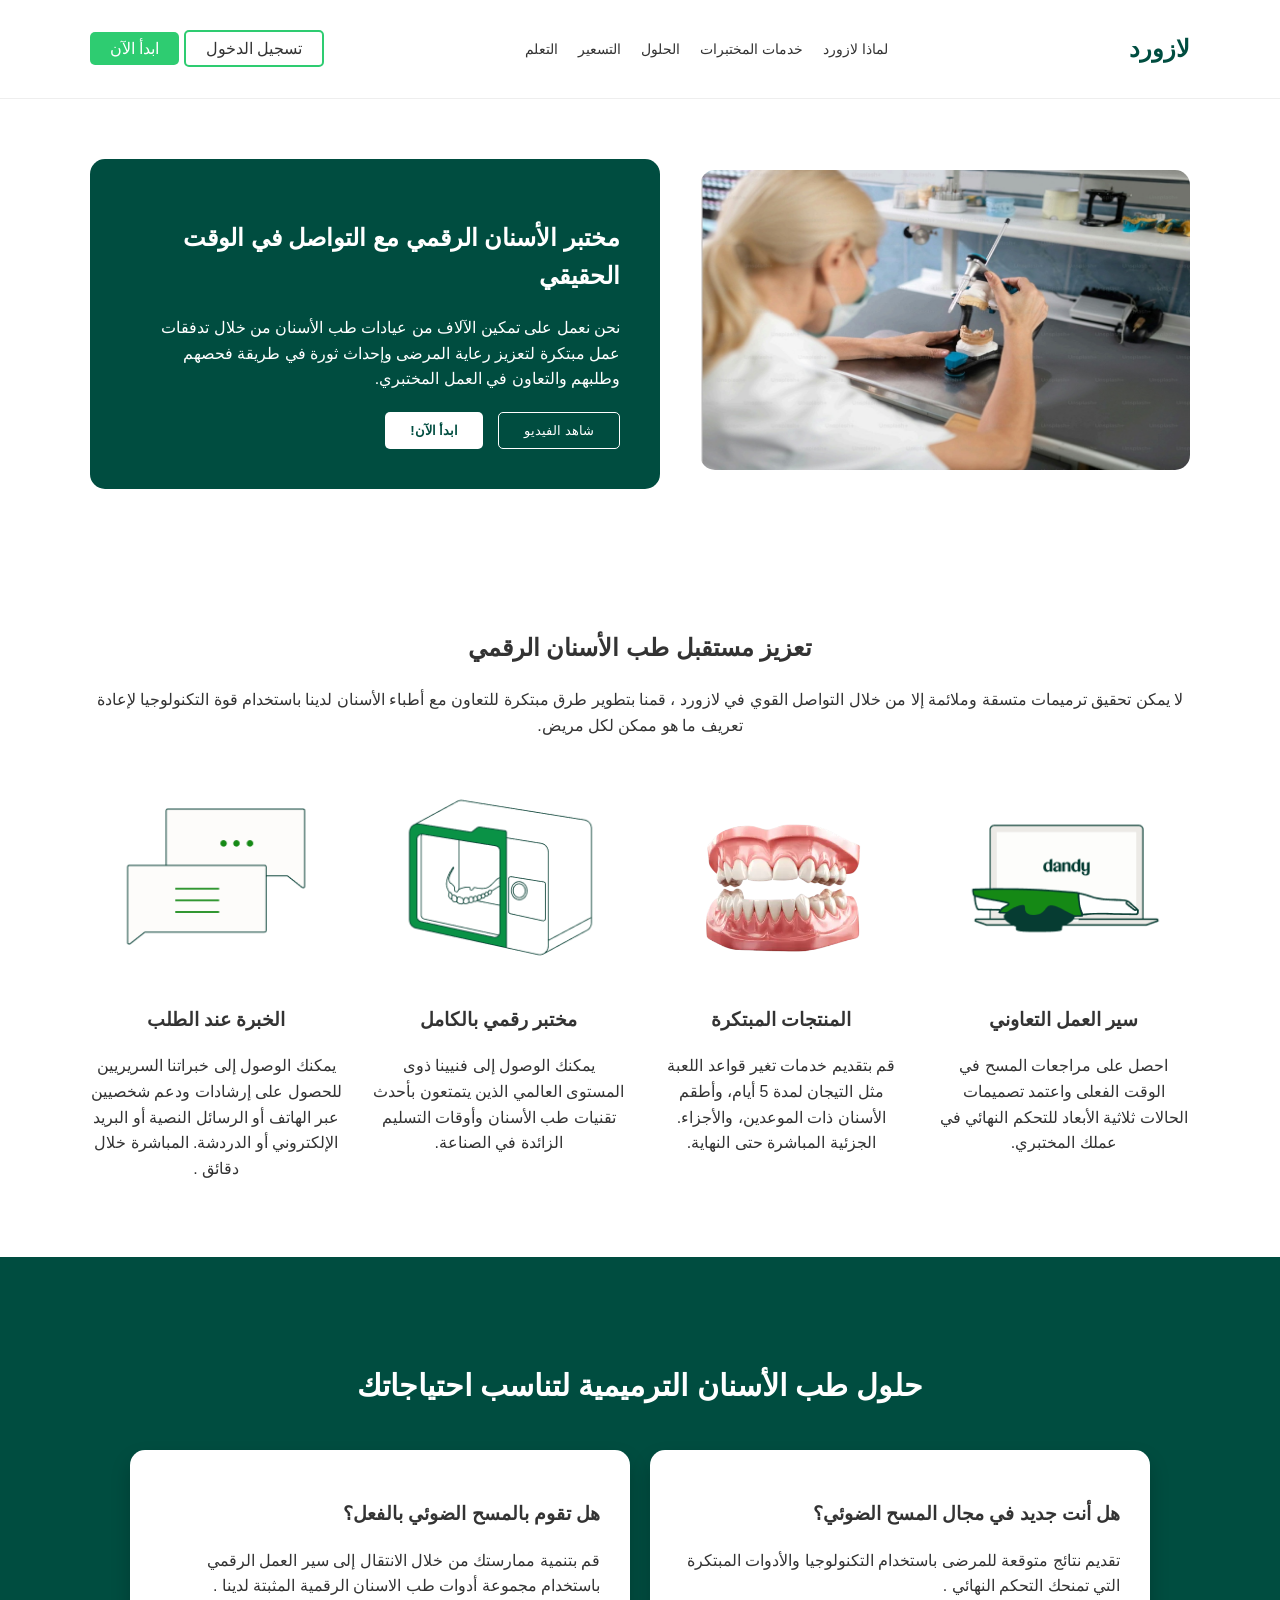
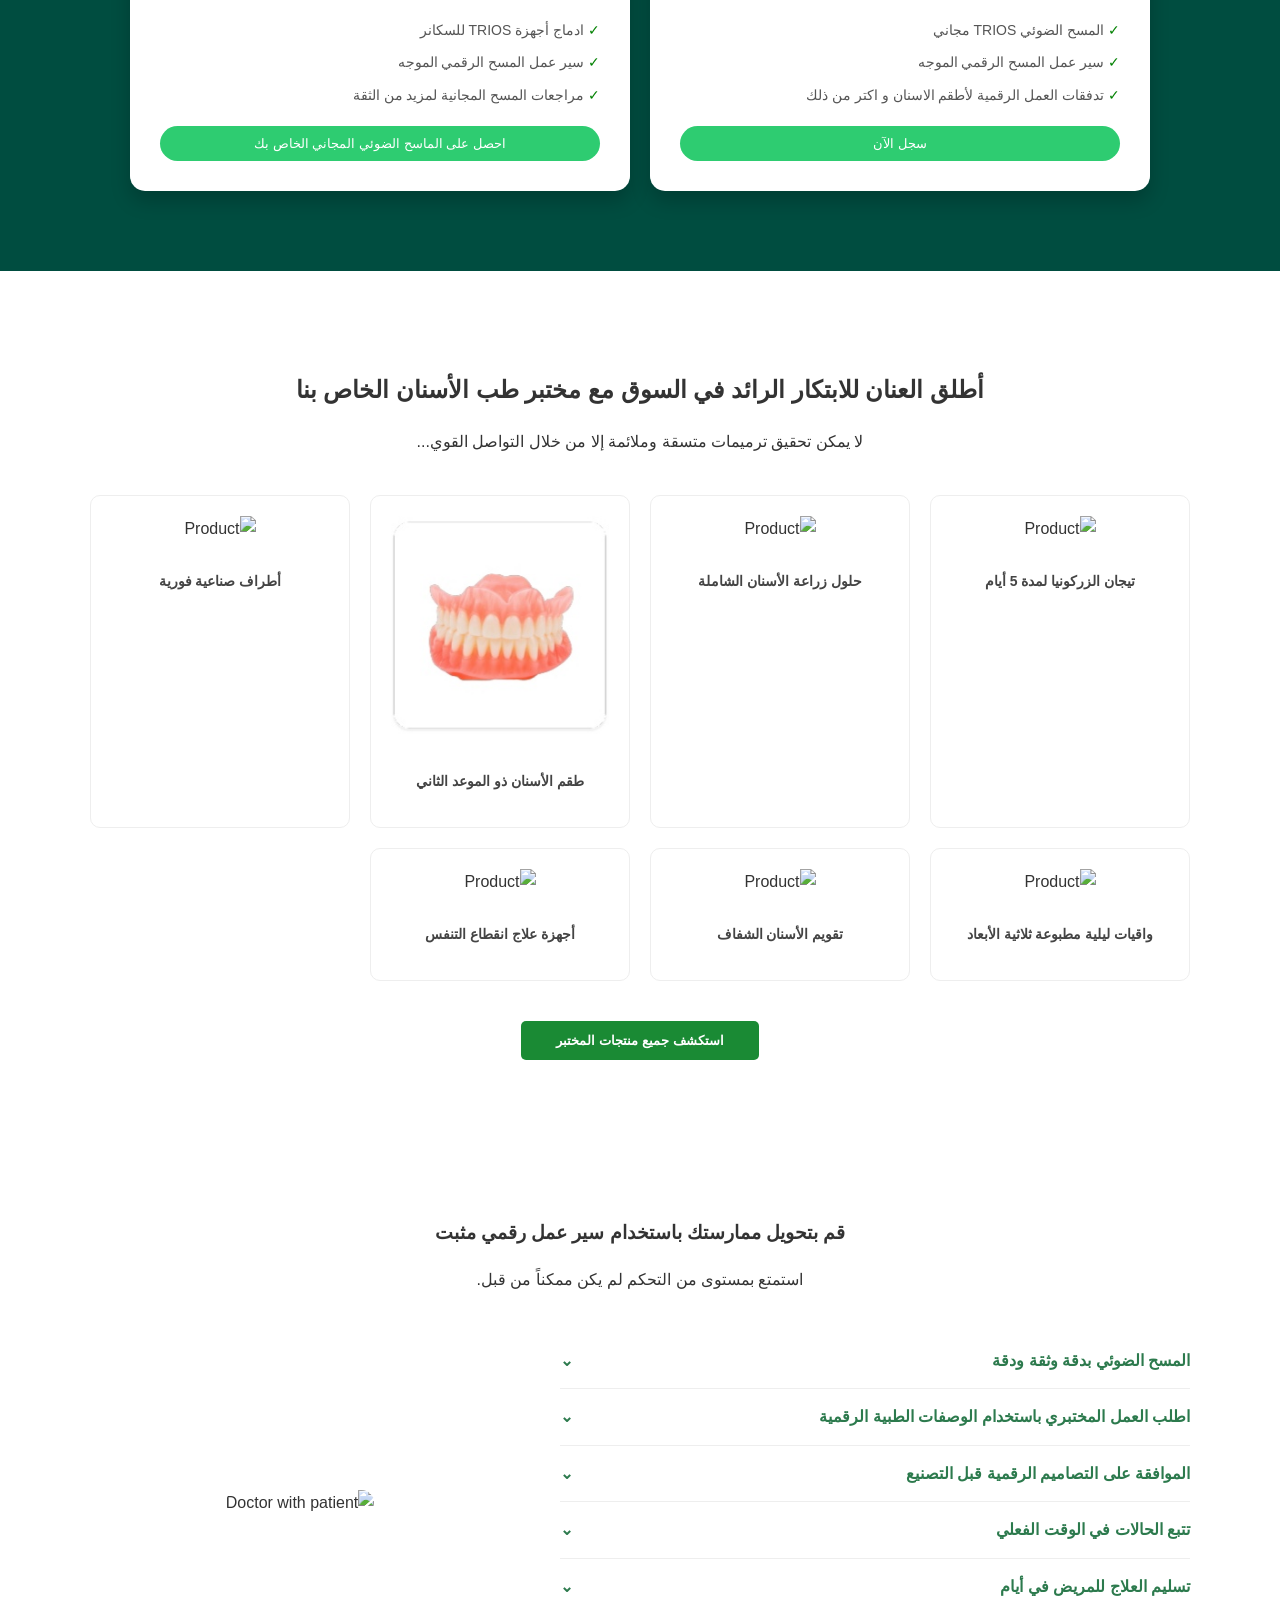
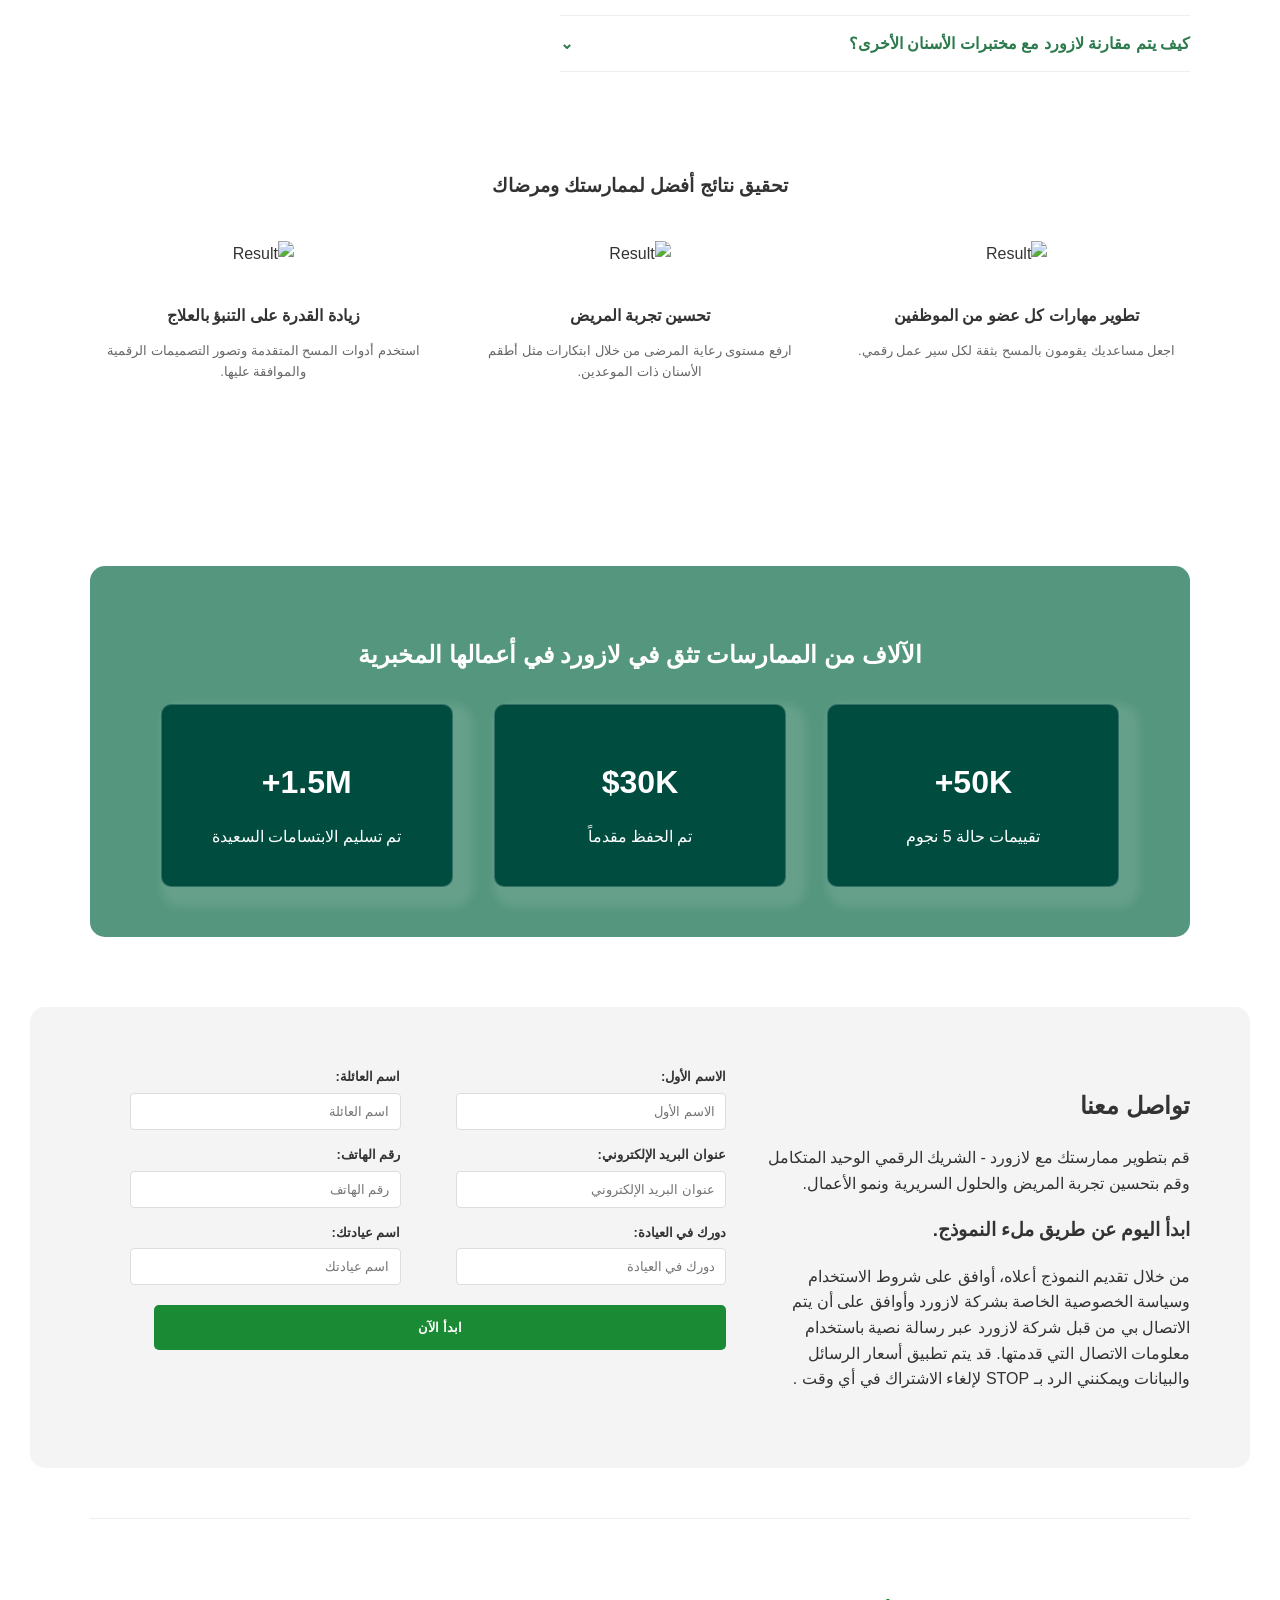
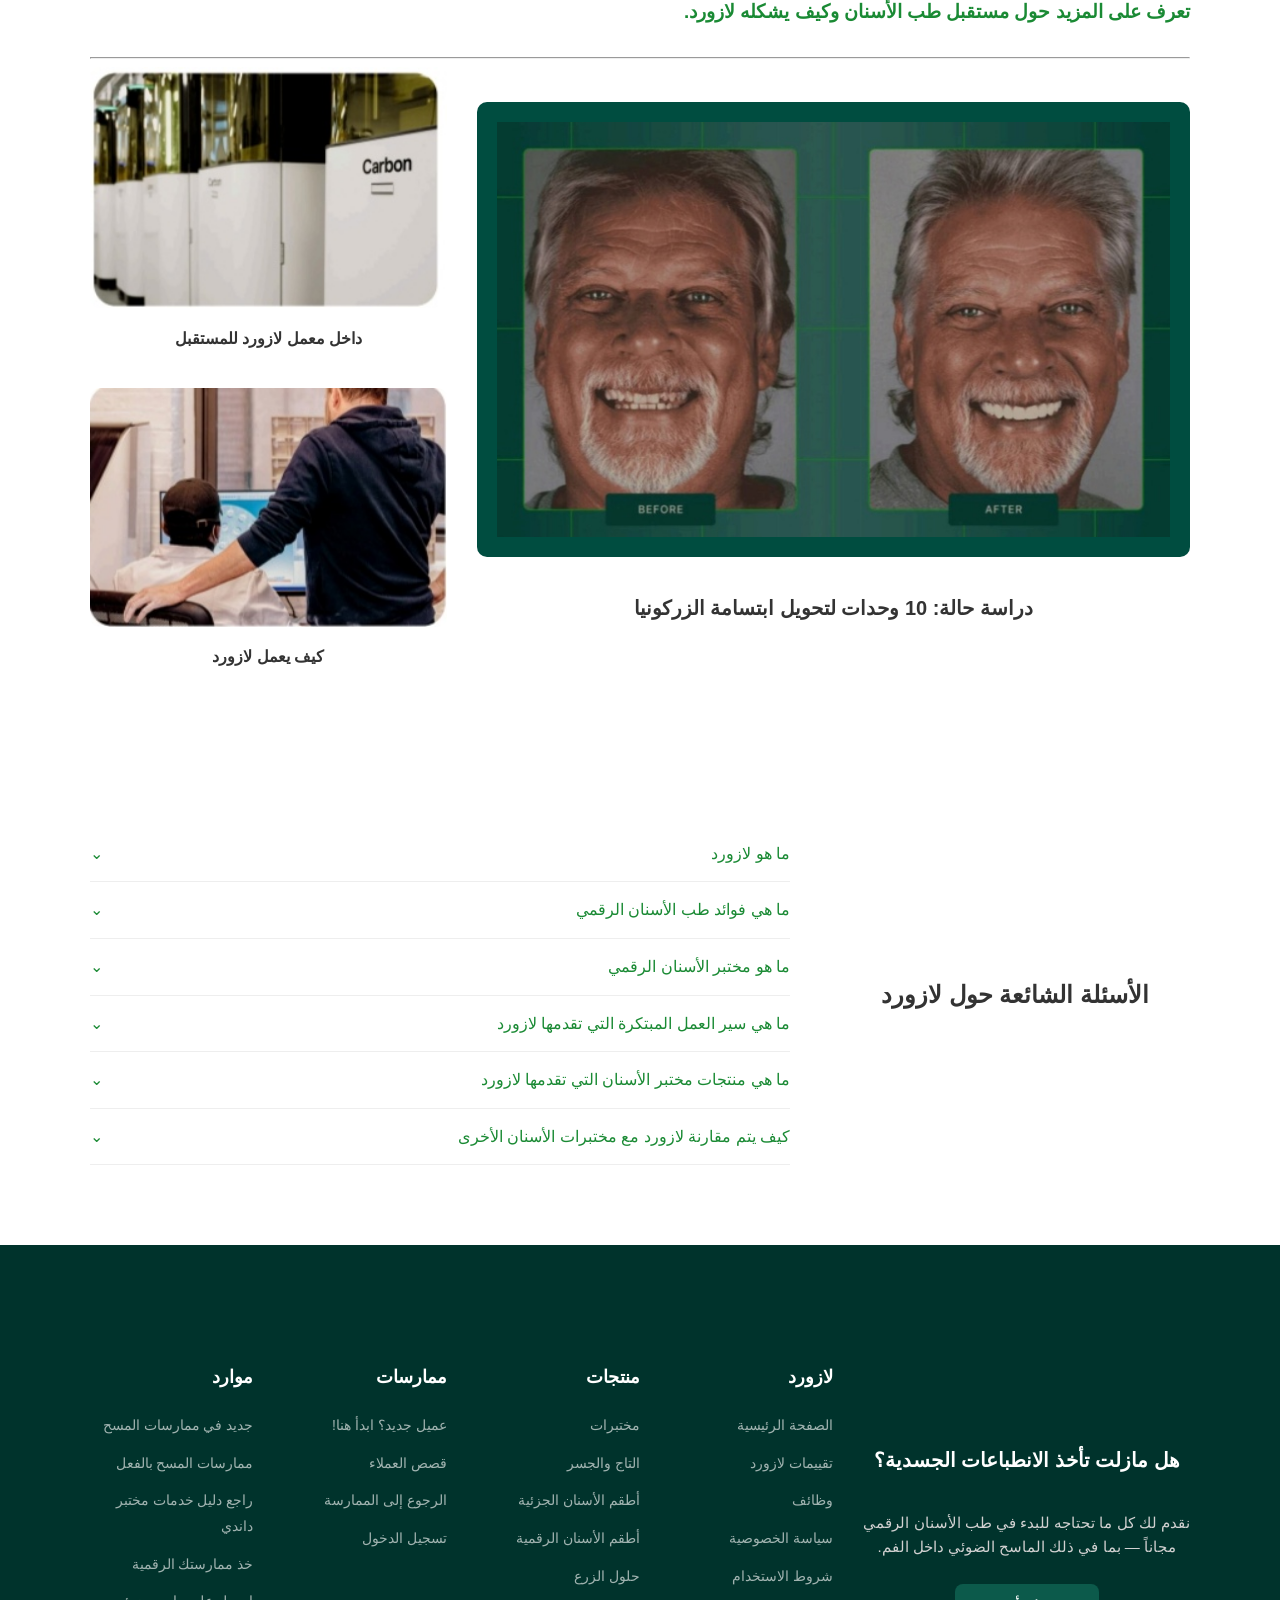
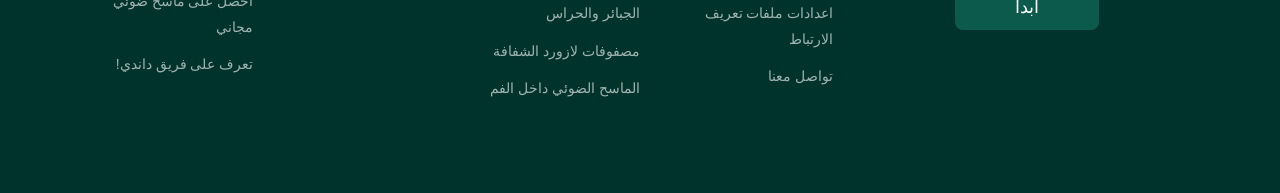
==== index.html @ 8b70e12c "Update index.html" ====
<!DOCTYPE html>
<html>

<head>
  <meta charset="UTF-8">
  <meta name="viewport" content="width=device-width, initial-scale=1">
  <title>لازورد - مختبر الأسنان الرقمي</title>
  <link rel="stylesheet" href="/css/style.css">
</head>

<body>
    <header>
        <nav class="container">
            <div class="logo">لازورد</div>
            <div class="menu-toggle" id="menu-toggle">
        ☰
    </div>
            <ul class="nav-links" id="nav-links">
                <li><a href="#what">لماذا لازورد</a></li>
                <li><a href="#service">خدمات المختبرات</a></li>
                <li><a href="#solution">الحلول</a></li>
                <li><a href="#product">
                    التسعير
                </a></li>
                <li><a href="#teach">
                    التعلم
                </a></li>
            </ul>
            <div class="auth-buttons">
                <a href="#" class="btn-login">تسجيل الدخول</a>
                <a href="#" class="btn-start">ابدأ الآن</a>
            </div>
        </nav>
    </header>

    <section class="hero container" id="what">
        <div class="hero-image">
            <img src="/images/Lab.jpg" alt="Dental Lab">
        </div>
        <div class="hero-content">
            <h1>مختبر الأسنان الرقمي مع التواصل في الوقت الحقيقي</h1>
            <p>نحن نعمل على تمكين الآلاف من عيادات طب الأسنان من خلال تدفقات عمل مبتكرة لتعزيز رعاية المرضى وإحداث ثورة في طريقة فحصهم وطلبهم والتعاون في العمل المختبري.</p>
            <div class="hero-btns">
                <button class="btn-video">شاهد الفيديو</button>
                <button class="btn-primary">ابدأ الآن!</button>
            </div>
        </div>
    </section>

    <section class="features container" id="service">
        <h2>تعزيز مستقبل طب الأسنان الرقمي</h2>
        <p class="section-desc">لا يمكن تحقيق ترميمات متسقة وملائمة إلا من خلال التواصل القوي في لازورد ، قمنا بتطوير طرق مبتكرة للتعاون مع أطباء الأسنان لدينا باستخدام قوة التكنولوجيا لإعادة تعريف ما هو ممكن لكل مريض.
        </p>
        
        <div class="features-grid">
            <div class="feature-card">
                <div class="icon"><img src="/images/dandy.png" alt="dandy" /></div>
                <h3>سير العمل التعاوني</h3>
                <p>
                    احصل على مراجعات المسح في الوقت الفعلى واعتمد تصميمات الحالات ثلاثية الأبعاد للتحكم النهائي في عملك المختبري.
                    </p>
            </div>
            <div class="feature-card">
                <img src="/images/teeth.webp" alt="teeth" />
                <h3>المنتجات المبتكرة</h3>
                <p>
                    قم بتقديم خدمات تغير قواعد اللعبة مثل التيجان لمدة 5 أيام، وأطقم الأسنان ذات الموعدين، والأجزاء. الجزئية المباشرة حتى النهاية.
                </p>
            </div>
            <div class="feature-card">
                <img src="/images/shipping.png" alt="" />
                <h3>مختبر رقمي بالكامل</h3>
                <p>
                    يمكنك الوصول إلى فنيينا ذوى المستوى العالمي الذين يتمتعون بأحدث تقنيات طب الأسنان وأوقات التسليم الزائدة في الصناعة.
                </p>
            </div>
            <div class="feature-card">
                <img src="/images/materials-9.png" alt=""/>
                <h3>الخبرة عند الطلب</h3>
                <p>
                    يمكنك الوصول إلى خبراتنا السريريين للحصول على إرشادات ودعم شخصيين عبر الهاتف أو الرسائل النصية أو البريد الإلكتروني أو الدردشة. المباشرة خلال دقائق
                    .</p>
            </div>
        </div>
    </section>

    <section class="solutions" id="solution">
        <div class="container">
            <h2 class="white-text">حلول طب الأسنان الترميمية لتناسب احتياجاتك</h2>
            <div class="solutions-grid">
                <div class="solution-card">
                    <h3>هل أنت جديد في مجال المسح الضوئي؟</h3>
                    <p>تقديم نتائج متوقعة للمرضى باستخدام التكنولوجيا والأدوات المبتكرة التي تمنحك التحكم النهائي 
                    .</p>
                    <ul>
                        <li><span style="color: green;">✓</span> المسح الضوئي TRIOS مجاني</li>
                        <li><span style="color: green;">✓</span> سير عمل المسح الرقمي الموجه</li>
                        <li><span style="color: green;">✓</span> تدفقات العمل الرقمية لأطقم الاسنان و اكتر من ذلك </li>
                    </ul>
                    <button class="btn-card">سجل الآن</button>
                </div>
                <div class="solution-card">
                    <h3>هل تقوم بالمسح الضوئي بالفعل؟</h3>
                    <p>قم بتنمية ممارستك من خلال الانتقال إلى سير العمل الرقمي باستخدام مجموعة أدوات طب الاسنان الرقمية المثبتة لدينا 
                    .</p>
                    <ul>
                        <li><span style="color: green;">✓</span> ادماج أجهزة TRIOS للسكانر</li>
                        <li><span style="color: green;">✓</span> سير عمل المسح الرقمي الموجه</li>
                        <li><span style="color: green;">✓</span>  مراجعات المسح المجانية لمزيد من الثقة</li>
                    </ul>
                    <button class="btn-card">احصل على الماسح الضوئي المجاني الخاص بك
                    </button>
                </div>
            </div>
        </div>
    </section>
        <section class="products container" id="product">
        <h2>أطلق العنان للابتكار الرائد في السوق مع مختبر طب الأسنان الخاص بنا</h2>
        <p class="section-desc">لا يمكن تحقيق ترميمات متسقة وملائمة إلا من خلال التواصل القوي...</p>
        
        <div class="products-grid">
            <div class="product-item">
                <img src="/images/tegan.jpg" alt="Product">
                <p>تيجان الزركونيا لمدة 5 أيام</p>
            </div>
            <div class="product-item">
                <img src="/images/زراعة.jpg" alt="Product">
                <p>حلول زراعة الأسنان الشاملة</p>
            </div>
            <div class="product-item">
                <img src="/images/teeth2.jpg" alt="Product">
                <p>طقم الأسنان ذو الموعد الثاني</p>
            </div>
            <div class="product-item">
                <img src="/images/اطراف صناعية.jpg" alt="Product">
                <p>أطراف صناعية فورية</p>
            </div>
            <div class="product-item">
                <img src="/images/واقي.jpg" alt="Product">
                <p>واقيات ليلية مطبوعة ثلاثية الأبعاد</p>
            </div>
            <div class="product-item">
                <img src="/images/تقويم شفاف.jpg" alt="Product">
                <p>تقويم الأسنان الشفاف</p>
            </div>
            <div class="product-item">
                <img src="/images/علاج تنفس.jpg" alt="Product">
                <p>أجهزة علاج انقطاع التنفس</p>
            </div>
        </div>
        <button class="btn-green-fill">استكشف جميع منتجات المختبر</button>
    </section>

    <section class="workflow container" id="teach">
        <h3>قم بتحويل ممارستك باستخدام سير عمل رقمي مثبت</h3>
        <p>استمتع بمستوى من التحكم لم يكن ممكناً من قبل.</p>
        
        <div class="workflow-content">
            
            <div class="accordion">
                <div class="accordion-item">المسح الضوئي بدقة وثقة ودقة <span>⌄</span></div>
                <div class="accordion-item">اطلب العمل المختبري باستخدام الوصفات الطبية الرقمية <span>⌄</span></div>
                <div class="accordion-item">الموافقة على التصاميم الرقمية قبل التصنيع <span>⌄</span></div>
                <div class="accordion-item">تتبع الحالات في الوقت الفعلي <span>⌄</span></div>
                <div class="accordion-item">تسليم العلاج للمريض في أيام <span>⌄</span></div>
                <div class="accordion-item ">كيف يتم مقارنة لازورد مع مختبرات الأسنان الأخرى؟ <span>⌄</span></div>
            </div>
            <div class="workflow-image">
                <img src="/images/doc.jpg" alt="Doctor with patient">
            </div>
        </div>
    </section>

    <section class="results container">
        <h3>تحقيق نتائج أفضل لممارستك ومرضاك</h3>
        <div class="results-grid">
            <div class="result-card">
                <img src="/images/تطوير.jpg" alt="Result">
                <h4>تطوير مهارات كل عضو من الموظفين</h4>
                <p>اجعل مساعديك يقومون بالمسح بثقة لكل سير عمل رقمي.</p>
            </div>
            <div class="result-card">
                <img src="/images/تحسين.jpg" alt="Result">
                <h4>تحسين تجربة المريض</h4>
                <p>ارفع مستوى رعاية المرضى من خلال ابتكارات مثل أطقم الأسنان ذات الموعدين.</p>
            </div>
            <div class="result-card">
                <img src="/images/تنبؤ.jpg" alt="Result">
                <h4>زيادة القدرة على التنبؤ بالعلاج</h4>
                <p>استخدم أدوات المسح المتقدمة وتصور التصميمات الرقمية والموافقة عليها.</p>
            </div>
        </div>
    </section>
        <section class="stats container">
        <div class="stats-box">
            <h2>الآلاف من الممارسات تثق في لازورد في أعمالها المخبرية</h2>
            <div class="stats-grid">
                <div class="stat-item">
                    <h3>50K+</h3>
                    <p>تقييمات حالة 5 نجوم</p>
                </div>
                <div class="stat-item">
                    <h3>$30K</h3>
                    <p>تم الحفظ مقدماً</p>
                </div>
                <div class="stat-item">
                    <h3>1.5M+</h3>
                    <p>تم تسليم الابتسامات السعيدة</p>
                </div>
            </div>
        </div>
    </section>

    <section class="contact-section container">
        <div class="contact-wrapper">
            <div class="contact-info">
                <h2>تواصل معنا</h2>
                <p>قم بتطوير ممارستك مع لازورد - الشريك الرقمي الوحيد المتكامل وقم بتحسين تجربة المريض والحلول السريرية ونمو الأعمال.</p>
                <h3>ابدأ اليوم عن طريق ملء النموذج.</h3>
                <p class="small-print">من خلال تقديم النموذج أعلاه، أوافق على شروط الاستخدام وسياسة الخصوصية الخاصة بشركة لازورد وأوافق على أن يتم الاتصال بي من قبل شركة لازورد عبر رسالة نصية باستخدام معلومات الاتصال التي قدمتها. قد يتم تطبيق أسعار الرسائل والبيانات ويمكنني الرد بـ STOP لإلغاء الاشتراك في أي وقت
                .</p>
            </div>
            <div class="contact-form">
                <div class="form-grid">
                    <div class="input-group">
                        <label>الاسم الأول:</label>
                        <input type="text" placeholder="الاسم الأول">
                    </div>
                    <div class="input-group">
                        <label>اسم العائلة:</label>
                        <input type="text" placeholder="اسم العائلة">
                    </div>
                    <div class="input-group">
                        <label>عنوان البريد الإلكتروني:</label>
                        <input type="email" placeholder="عنوان البريد الإلكتروني">
                    </div>
                    <div class="input-group">
                        <label>رقم الهاتف:</label>
                        <input type="tel" placeholder="رقم الهاتف">
                    </div>
                    <div class="input-group">
                        <label>دورك في العيادة:</label>
                        <input type="text" placeholder="دورك في العيادة" />
                    </div>
                    <div class="input-group">
                        <label>اسم عيادتك:</label>
                        <input type="text" placeholder="اسم عيادتك">
                    </div>
                </div>
                <button class="btn-submit">ابدأ الآن</button>
            </div>
        </div>
    </section>

    <section class="learn-more container">
        <h3 class="section-title">تعرف على المزيد حول مستقبل طب الأسنان وكيف يشكله لازورد.</h3>
        <hr />
        <div class="articles-grid">
            <div class="article-main">
                <img src="/images/case.jpg" alt="Case Study">
                <h4>دراسة حالة: 10 وحدات لتحويل ابتسامة الزركونيا</h4>
            </div>
            <div class="article-side">
                <div class="side-item">
                     <img src="/images/lab3.jpg" alt="lab" />
                    <p>داخل معمل لازورد للمستقبل</p>
                </div>
                <div class="side-item">
                    <img src="/images/work.jpg" alt="Process">
                    <p>كيف يعمل لازورد</p>
                </div>
            </div>
        </div>
    </section>

    <section class="faq-section container">
        <div class="faq-wrapper">
            <div class="faq-title">
                <h2>الأسئلة الشائعة حول لازورد</h2>
            </div>
            <div class="faq-list">
                <div class="faq-item">ما هو لازورد <span>⌄</span></div>
                <div class="faq-item">ما هي فوائد طب الأسنان الرقمي <span>⌄</span></div>
                <div class="faq-item">ما هو مختبر الأسنان الرقمي <span>⌄</span></div>
                <div class="faq-item">ما هي سير العمل المبتكرة التي تقدمها لازورد <span>⌄</span></div>
                <div class="faq-item">ما هي منتجات مختبر الأسنان التي تقدمها لازورد <span>⌄</span></div>
                <div class="faq-item">كيف يتم مقارنة لازورد مع مختبرات الأسنان الأخرى <span>⌄</span></div>
            </div>
        
        </div>
    </section>
        <footer class="main-footer">
        <div class="container footer-content">
            
            <div class="footer-cta">
                <h2>هل مازلت تأخذ الانطباعات الجسدية؟</h2>
                <p>نقدم لك كل ما تحتاجه للبدء في طب الأسنان الرقمي مجاناً — بما في ذلك الماسح الضوئي داخل الفم.</p>
                <button class="btn-footer-start">ابدأ</button>
            </div>

            <div class="footer-links">
                <h3>لازورد</h3>
                <ul>
                    <li><a href="#">الصفحة الرئيسية</a></li>
                    <li><a href="#">تقييمات لازورد</a></li>
                    <li><a href="#">وظائف</a></li>
                    <li><a href="#">سياسة الخصوصية</a></li>
                    <li><a href="#">شروط الاستخدام</a></li>
                    <li><a href="#">اعدادات ملفات تعريف الارتباط</a></li>
                    <li><a href="#">تواصل معنا</a></li>
                </ul>
            </div>

            <div class="footer-links">
                <h3>منتجات</h3>
                <ul>
                    <li><a href="#">مختبرات</a></li>
                    <li><a href="#">التاج والجسر</a></li>
                    <li><a href="#">أطقم الأسنان الجزئية</a></li>
                    <li><a href="#">أطقم الأسنان الرقمية</a></li>
                    <li><a href="#">حلول الزرع</a></li>
                    <li><a href="#">الجبائر والحراس</a></li>
                    <li><a href="#">مصفوفات لازورد الشفافة</a></li>
                    <li><a href="#">الماسح الضوئي داخل الفم</a></li>
                </ul>
            </div>

            <div class="footer-links">
                <h3>ممارسات</h3>
                <ul>
                    <li><a href="#">عميل جديد؟ ابدأ هنا!</a></li>
                    <li><a href="#">قصص العملاء</a></li>
                    <li><a href="#">الرجوع إلى الممارسة</a></li>
                    <li><a href="#">تسجيل الدخول</a></li>
                </ul>
            </div>

            <div class="footer-links">
                <h3>موارد</h3>
                <ul>
                    <li><a href="#">جديد في ممارسات المسح</a></li>
                    <li><a href="#">ممارسات المسح بالفعل</a></li>
                    <li><a href="#">راجع دليل خدمات مختبر داندي</a></li>
                    <li><a href="#">خذ ممارستك الرقمية</a></li>
                    <li><a href="#">احصل على ماسح ضوئي مجاني</a></li>
                    <li><a href="#">تعرف على فريق داندي!</a></li>
                </ul>
            </div>

        </div>
    </footer>
  <script src="/assets/js/main.js"></script>
</body>

</html>
---- css/style.css ----
body {
    font-family: sans-serif;
    margin: 0;
    padding: 0;
    line-height: 1.6;
    color: #333;
    background-color: #fff;
    direction: rtl;
}

.container {
    max-width: 1100px;
    margin: 0 auto;
    padding: 20px;
}

/* Header */
header {
    background: #fff;
    border-bottom: 1px solid #eee;
}

nav {
    display: flex;
    justify-content: space-between;
    align-items: center;
}

.logo {
    font-size: 24px;
    font-weight: bold;
    color: #004d40;
}

.nav-links {
    list-style: none;
    display: flex;
    gap: 20px;
}

.nav-links a {
    text-decoration: none;
    color: #333;
    font-size: 14px;
    transition: all 0.5s ease;
}
.nav-links a:hover{
    background: #004d40;
    color: #fff;
    padding: 5px;
    border-radius: 10px;
}

.btn-start , .btn-login , .btn-login:hover {
    background: #2ecc71;
    color: white;
    padding: 8px 20px;
    border-radius: 5px;
    text-decoration: none;
    transition: all 0.5s ease;
}
.btn-login , .btn-start:hover{
    background: #fff;
    border: #2ecc71 2px solid;
    color: #333;
    transition: all 0.5s ease;
}

/* Hero Section */
.hero {
    display: flex;
    align-items: center;
    gap: 40px;
    padding: 60px 20px;
}

.hero-content {
    background: #004d40;
    color: white;
    padding: 40px;
    border-radius: 15px;
    flex: 1;
}

.hero-image {
    flex: 1;
}

.hero-image img {
    width: 100%;
    height: 300px;
    border-radius: 15px;
}

.hero-btns {
    margin-top: 20px;
    display: flex;
    gap: 15px;
}

.btn-primary , .btn-video:hover {
    background: white;
    color: #004d40;
    border: none;
    padding: 10px 25px;
    border-radius: 5px;
    cursor: pointer;
    font-weight: bold;
    transition: all 0.5s ease;
}

.btn-video , .btn-primary:hover {
    background: transparent;
    border: 1px solid white;
    color: white;
    padding: 10px 25px;
    border-radius: 5px;
    transition: all 0.5s ease;
}

/* Features */
.features {
    text-align: center;
    padding: 60px 20px;
}

.features-grid {
    display: grid;
    grid-template-columns: repeat(auto-fit, minmax(200px, 1fr));
    gap: 30px;
    margin-top: 40px;
}

.feature-card img {
    width: 200px;
    height: 200px;
}
.feature-card{
    transition: all 0.5s ease;
}
.feature-card:hover {
    border: #28a745 1px solid;
box-shadow: 0 20px 40px rgba(40, 167, 69, 0.3);
background-color: rgba(40, 167, 69, 0.05);
transform: translateY(-10px);
}

/* Solutions */
.solutions {
    background: #004d40;
    padding: 60px 0;
    text-align: center;
}

.white-text { 
    color: white;
    margin-bottom: 40px; 
    font-size: 30px;
}

.solutions-grid {
    display: flex;
    gap: 20px;
    justify-content: center;
    flex-wrap: wrap;
}

.solution-card {
    background: white;
    padding: 30px;
    border-radius: 15px;
    width: 40%;
    text-align: right;
    box-shadow: 0 10px 20px rgba(0,0,0,0.2);
}

.solution-card ul {
    list-style: none;
    padding: 0;
    margin: 20px 0;
}

.solution-card li {
    margin-bottom: 10px;
    font-size: 14px;
    color: #555;
}

.btn-card {
    background: #2ecc71;
    color: white;
    border: none;
    padding: 10px 20px;
    border-radius: 20px;
    width: 100%;
    cursor: pointer;
    transition: all 0.5s ease;
}
.btn-card:hover , .btn-green-fill:hover , .btn-submit:hover{
    border: #28a745 2px solid;
background-color: rgba(40, 167, 69, 0.05);
color: #333;
}
/* Products Styling */
.products {
    text-align: center;
    padding: 80px 20px;
}

.products-grid {
    display: grid;
    grid-template-columns: repeat(4, 1fr);
    gap: 20px;
    margin: 40px 0;
}

.product-item {
    background: #fff;
    padding: 20px;
    border: 1px solid #eee;
    border-radius: 10px;
    transition: transform 0.3s;
    transition: all 0.5s ease;
}

.product-item:hover {
    transform: translateY(-5px);
    box-shadow: 0 5px 15px rgba(0,0,0,0.05);
}

.product-item img {
    width: 100%;
    height: auto;
    margin-bottom: 15px;
}

.product-item p {
    font-size: 14px;
    font-weight: bold;
    color: #444;
}

.btn-green-fill {
    background-color: #1a8a34;
    color: white;
    padding: 12px 35px;
    border: none;
    border-radius: 5px;
    font-weight: bold;
    cursor: pointer;
    transition: all 0.5s ease;
}

/* Workflow Accordion */
.workflow {
    padding: 60px 20px;
    text-align: center;
}

.workflow-content {
    display: flex;
    gap: 50px;
    align-items: center;
    margin-top: 40px;
}

.workflow-image { flex: 1; }
.workflow-image img { width: 100%; border-radius: 20px; }

.accordion { flex: 1.5; width: 100%; }

.accordion-item {
    padding: 15px 0;
    border-bottom: 1px solid #eee;
    display: flex;
    justify-content: space-between;
    color: #2c7a4d;
    font-weight: bold;
    cursor: pointer;
    transition: all 0.5s ease;
}
.accordion-item:hover , .faq-item:hover{
    background: rgba(40, 167, 69, 0.05);
}

/* Results Grid */
.results {
    text-align: center;
    padding-bottom: 100px;
}

.results-grid {
    display: grid;
    grid-template-columns: repeat(3, 1fr);
    gap: 30px;
    margin-top: 40px;
}

.result-card {
    text-align: center;
    transition: all 0.5s ease;
}
.result-card:hover{
    padding: 5px;
    border-radius: 20px;
    background: rgba(40, 167, 69, 0.05);
}

.result-card img {
    width: 100%;
    height: 200px;
    border-radius: 8px;
    margin-bottom: 15px;
}

.result-card h4 {
    color: #333;
    margin-bottom: 10px;
}

.result-card p {
    font-size: 13px;
    color: #666;
}
/* Stats Section */
.stats-box {
    background-color: #55967e;
    border-radius: 15px;
    padding: 50px;
    text-align: center;
    color: white;
    margin-top: 50px;
}

.stats-grid {
    display: flex;
    justify-content: space-around;
    margin-top: 30px;
}

.stat-item {
    background: #004d40;
    padding: 20px;
    border-radius: 10px;
    width: 25%;
    border: 1px solid rgba(255,255,255,0.2);
    box-shadow: 10px 10px 10px 10px rgba(255, 255, 255, 0.1);
    transition: all 0.5s ease;
}
.stat-item:hover{
 background: rgba(255, 255, 255, 0.1);
}

.stat-item h3 { font-size: 32px; margin-bottom: 5px; }

/* Contact Section */
.contact-section {
    background: #f4f4f4;
    padding: 60px;
    border-radius: 15px;
    margin-top: 50px;
}

.contact-wrapper {
    display: flex;
    gap: 40px;
}

.contact-info { flex: 1; text-align: right; }
.contact-form { flex: 1.5; }

.form-grid {
    display: grid;
    grid-template-columns: 1fr 1fr;
    gap: 15px;
}

.input-group label {
    display: block;
    font-size: 13px;
    font-weight: bold;
    margin-bottom: 5px;
    text-align: right;
}

.input-group input{
    width: 80%;
    padding: 10px;
    border: 1px solid #ddd;
    border-radius: 4px;
    text-align: right;
}

.btn-submit {
    width: 90%;
    background: #1a8a34;
    color: white;
    padding: 15px;
    border: none;
    border-radius: 5px;
    margin-top: 20px;
    font-weight: bold;
    cursor: pointer;
    transition: all 0.5s ease;
}

/* Learn More */
.learn-more { padding: 60px 0; border-top: 1px solid #eee; margin-top: 50px; }
.section-title { color: #1a8a34; text-align: right; margin-bottom: 30px; }

.articles-grid {
    display: flex;
    align-items: center;
    gap: 30px;
}

.article-main { 
    flex: 2;
text-align: center;
font-size: 20px;
font-weight: bold;
}
.article-main img {
    width: 100%;
    border-radius: 10px; 
    background: #004d40; 
    padding: 20px; 
    box-sizing: border-box;
}
.article-side { 
    flex: 1; 
    display: flex; 
    flex-direction: column;
    gap: 20px; 
}
.side-item img { width: 100%; border-radius: 10px; }
.side-item p {
    text-align: center; 
    font-weight: bold; 
    margin-top: 10px; }

/* FAQ Section */
.faq-section { padding: 80px 0; }
.faq-wrapper {
    display: flex; 
    justify-content: space-between;
align-items: center;
gap: 50px; }
.faq-list {
    flex: 2;
    width: 30%;
}
.faq-title { flex: 1; text-align: center;
width: 60%;
}
.faq-item {
    text-align: right;
    padding: 15px 0;
    border-bottom: 1px solid #eee;
    color: #1a8a34;
    cursor: pointer;
    display: flex;
    justify-content: space-between;
    transition: all 0.5s ease;
}
/* Footer Styles */
.main-footer {
    background-color: #00332c;
    color: #ffffff;
    padding: 80px 0 60px 0;
}

.footer-content {
    display: flex;
    justify-content: space-between;
    gap: 30px;
    flex-wrap: wrap;
}

.footer-cta {
    flex: 2;
    display: flex;
    flex-direction: column;
    justify-content: center;
    align-items: center;
    text-align: center;
}

.footer-cta h2 {
    font-size: 20px;
    margin-bottom: 20px;
    font-weight: bold;
}

.footer-cta p {
    font-size: 15px;
    line-height: 1.6;
    margin-bottom: 25px;
    color: #d1d1d1;
}

.btn-footer-start {
    background-color: #0c5a4b;
    color: white;
    padding: 12px 60px;
    border: none;
    border-radius: 8px;
    font-size: 18px;
    cursor: pointer;
    transition: background 0.3s ease;
}

.btn-footer-start:hover {
    background-color: #1a8a34;
}
.footer-links {
    flex: 1;
    min-width: 150px;
}

.footer-links h3 {
    font-size: 18px;
    margin-bottom: 20px;
    font-weight: bold;
}

.footer-links ul {
    list-style: none;
    padding: 0;
    margin: 0;
}

.footer-links ul li {
    margin-bottom: 12px;
}

.footer-links ul li a {
    color: #a0b3b0;
    text-decoration: none;
    font-size: 14px;
    transition: color 0.5s ease;
}

.footer-links ul li a:hover {
    color: #ffffff;
}
.menu-toggle {
    display: none;
    font-size: 28px;
    cursor: pointer;
}
/* Responsive */
@media (max-width: 768px) {
    .hero { flex-direction: column-reverse; }
    .solution-card { width: 90%; }
     .products-grid { grid-template-columns: repeat(2, 1fr); }
    .workflow-content { flex-direction: column; }
    .results-grid { grid-template-columns: 1fr; }
     .contact-wrapper, .articles-grid, .faq-wrapper, .stats-grid {
        flex-direction: column;
    }
    .form-grid { grid-template-columns: 1fr; }
    .stat-item { width: 100%; margin-bottom: 10px; }
     .footer-content {
        flex-direction: column;
        text-align: center;
    }
    
    .footer-links {
        margin-bottom: 30px;
    }
    
    .footer-cta {
        order: -1;
        margin-bottom: 50px;
    }
      .menu-toggle {
        display: block;
    }
    .nav-links {
        position: fixed;
        top: 50px;
        right: 0;
        width: 100%;
        height: 40vh;
        background: #fff;
        flex-direction: column;
        align-items: center;
        justify-content: center;

        transform: translateX(100%);
        transition: 0.3s;
    }

    .nav-links.active {
        transform: translateX(0);
    }
}
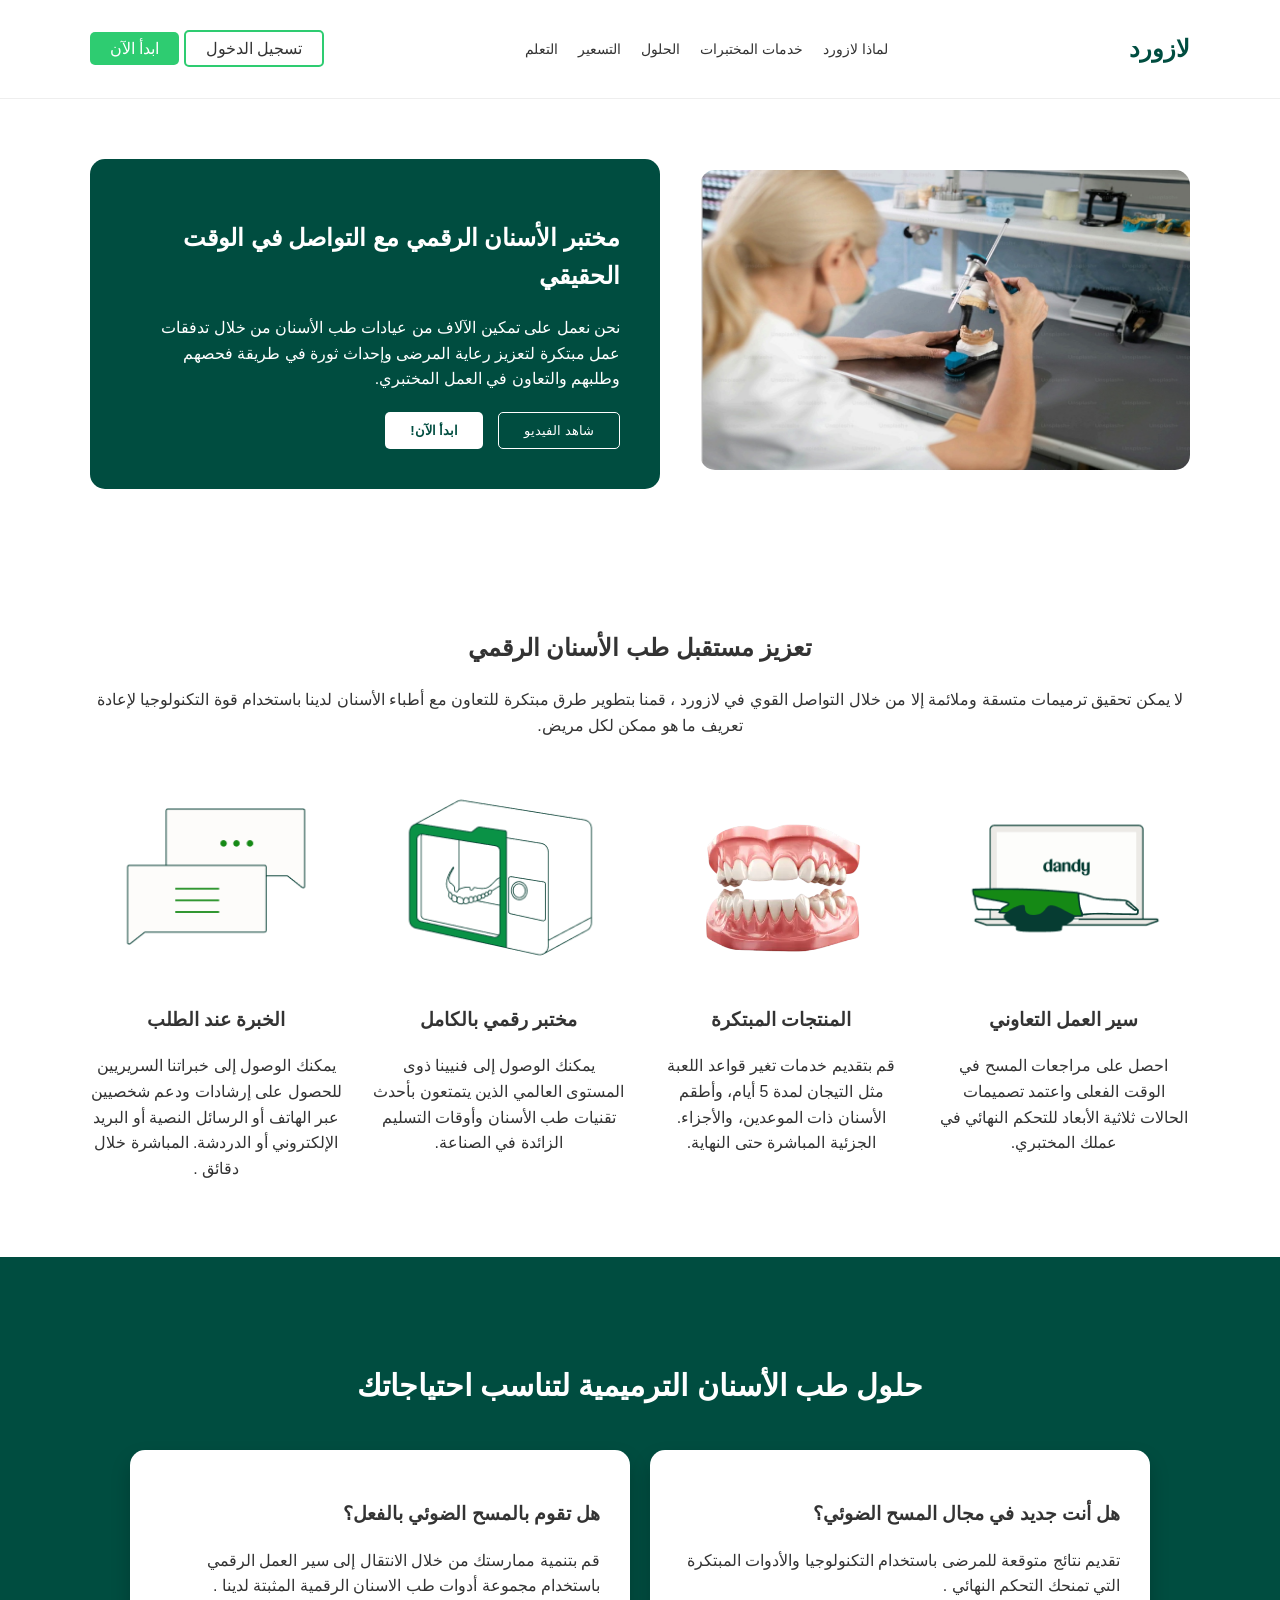
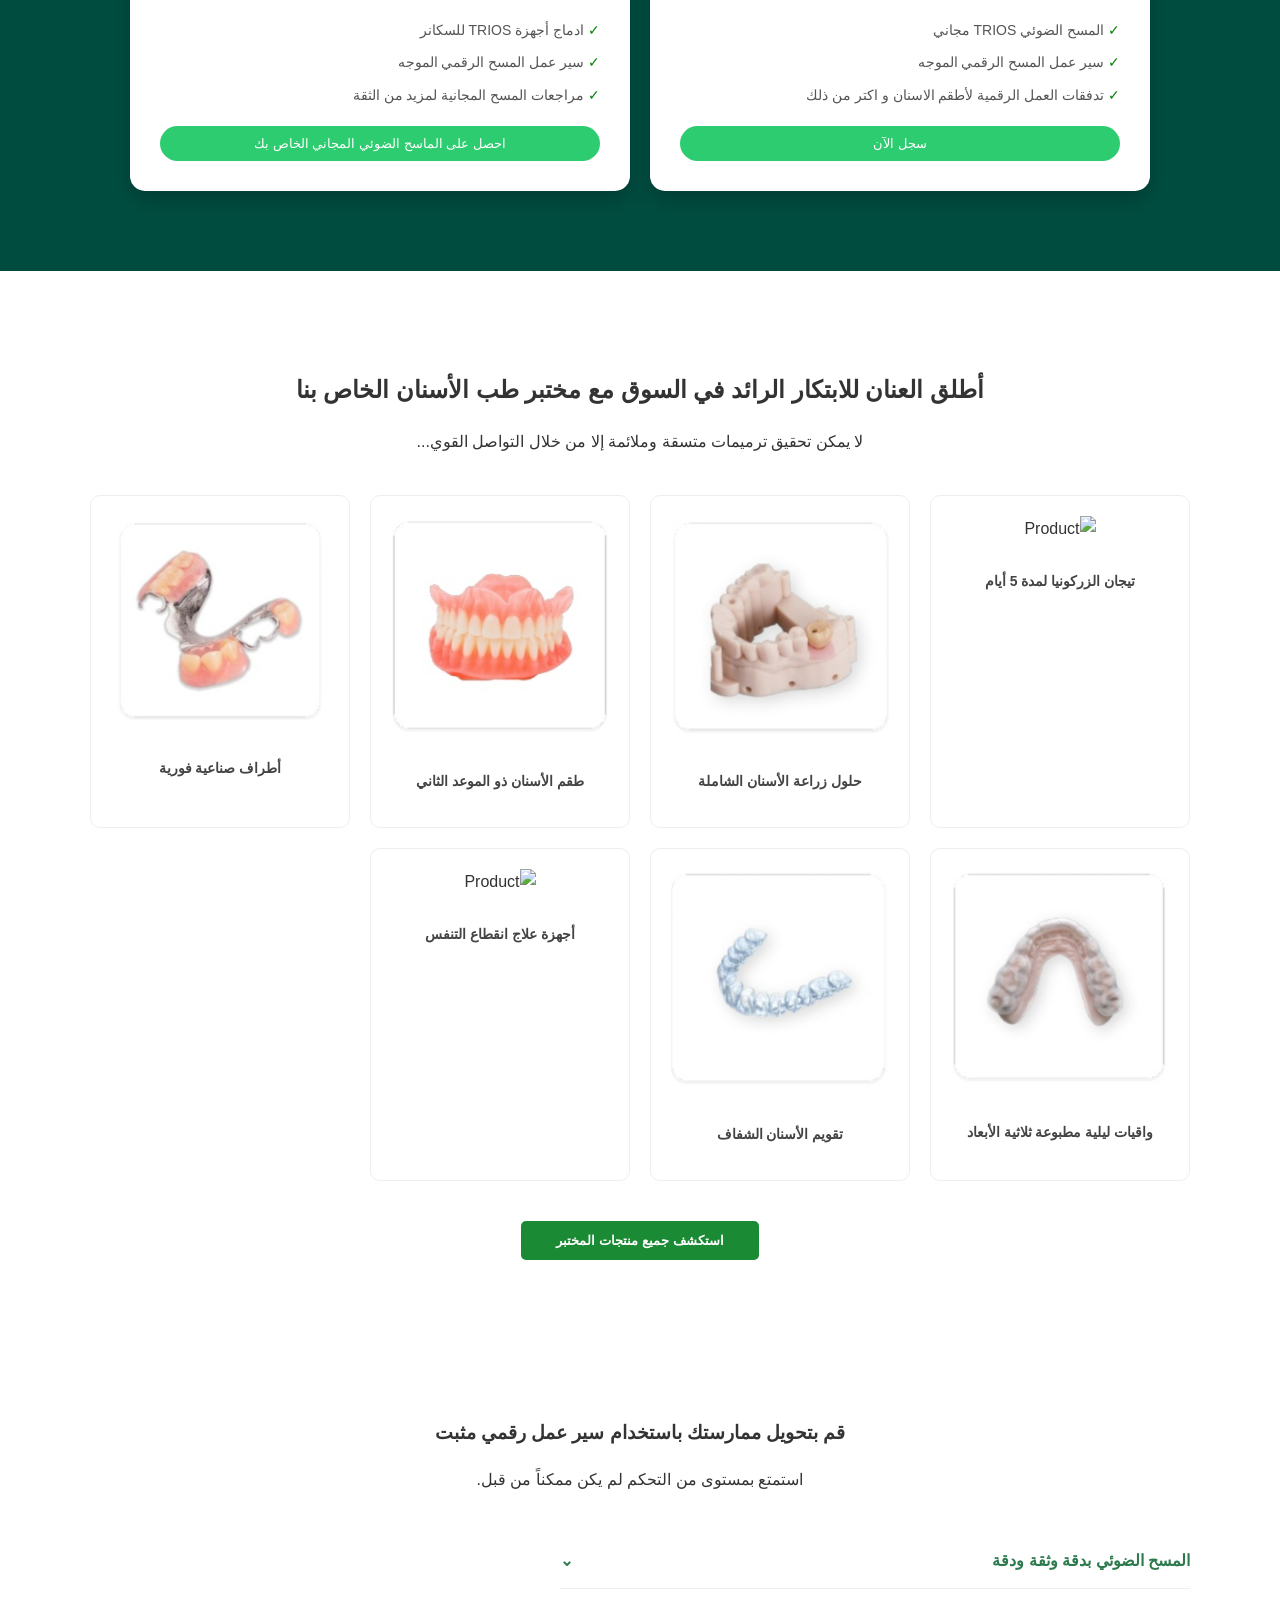
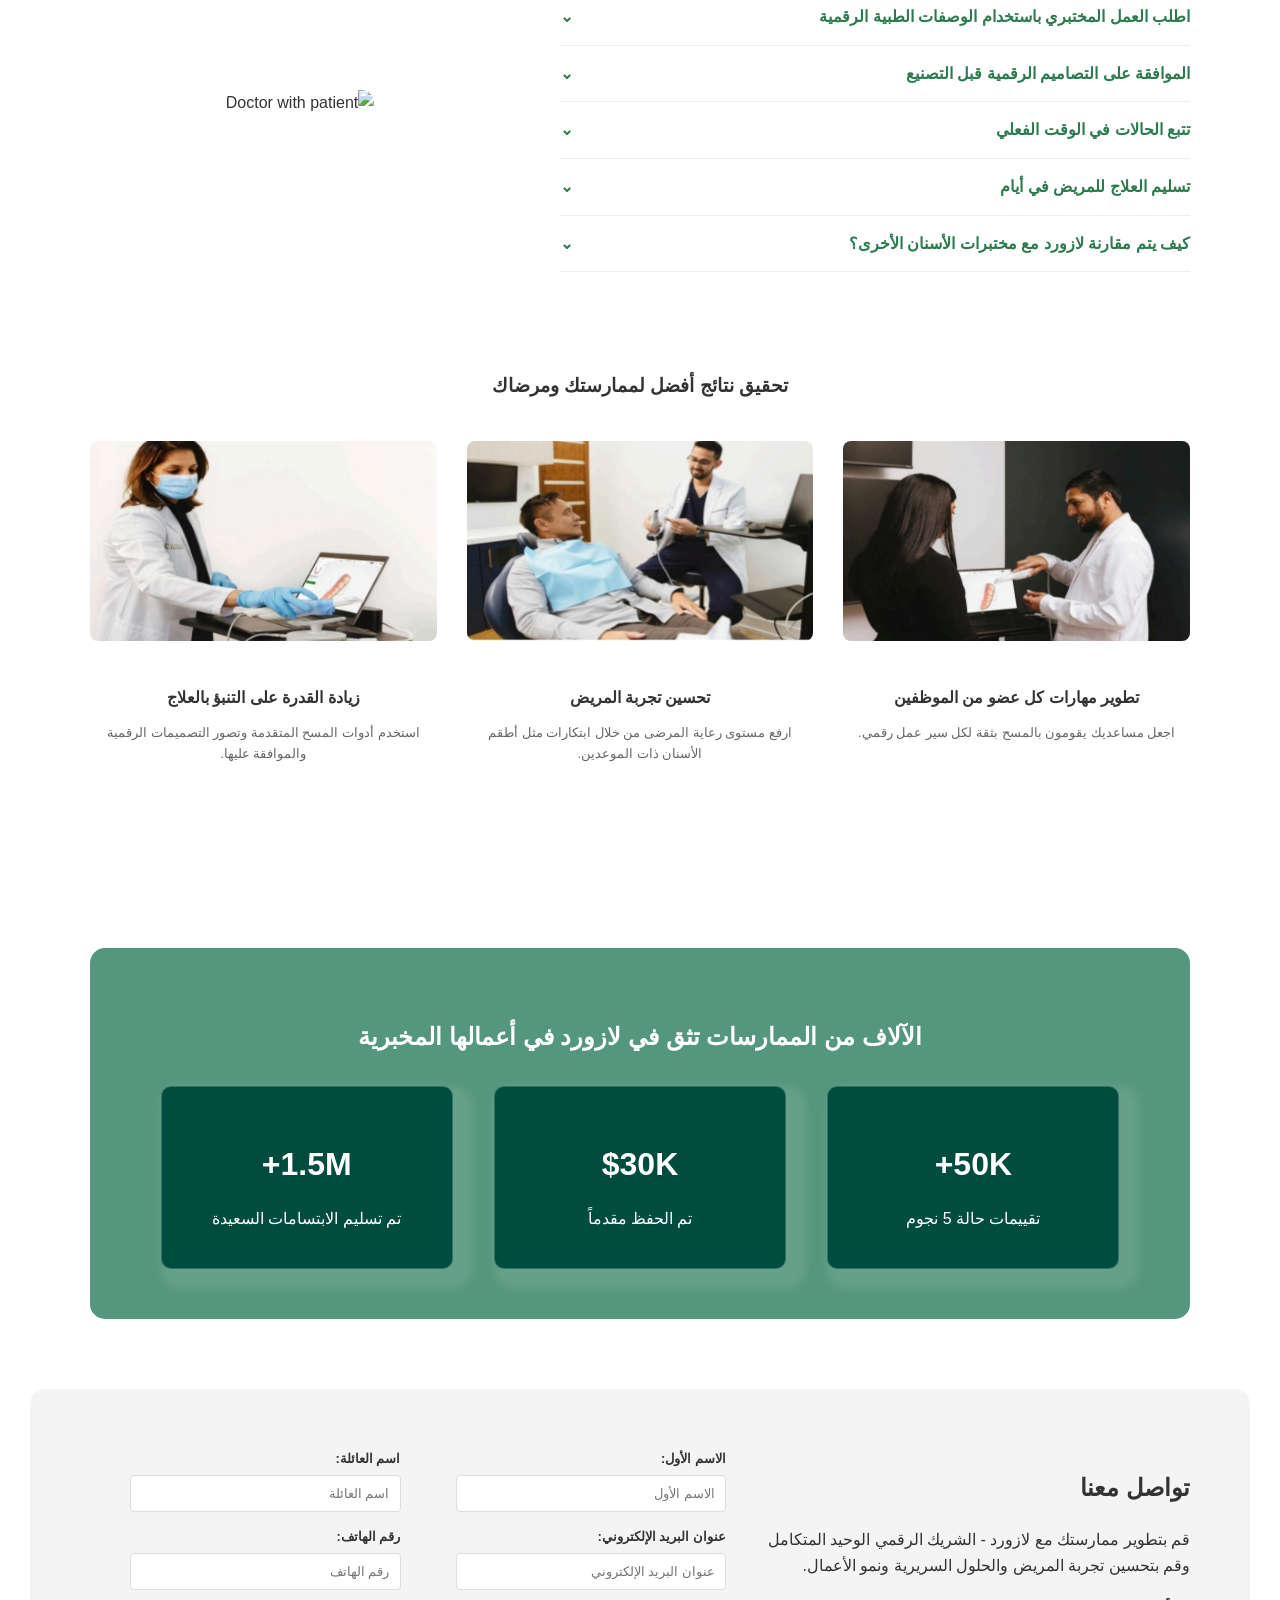
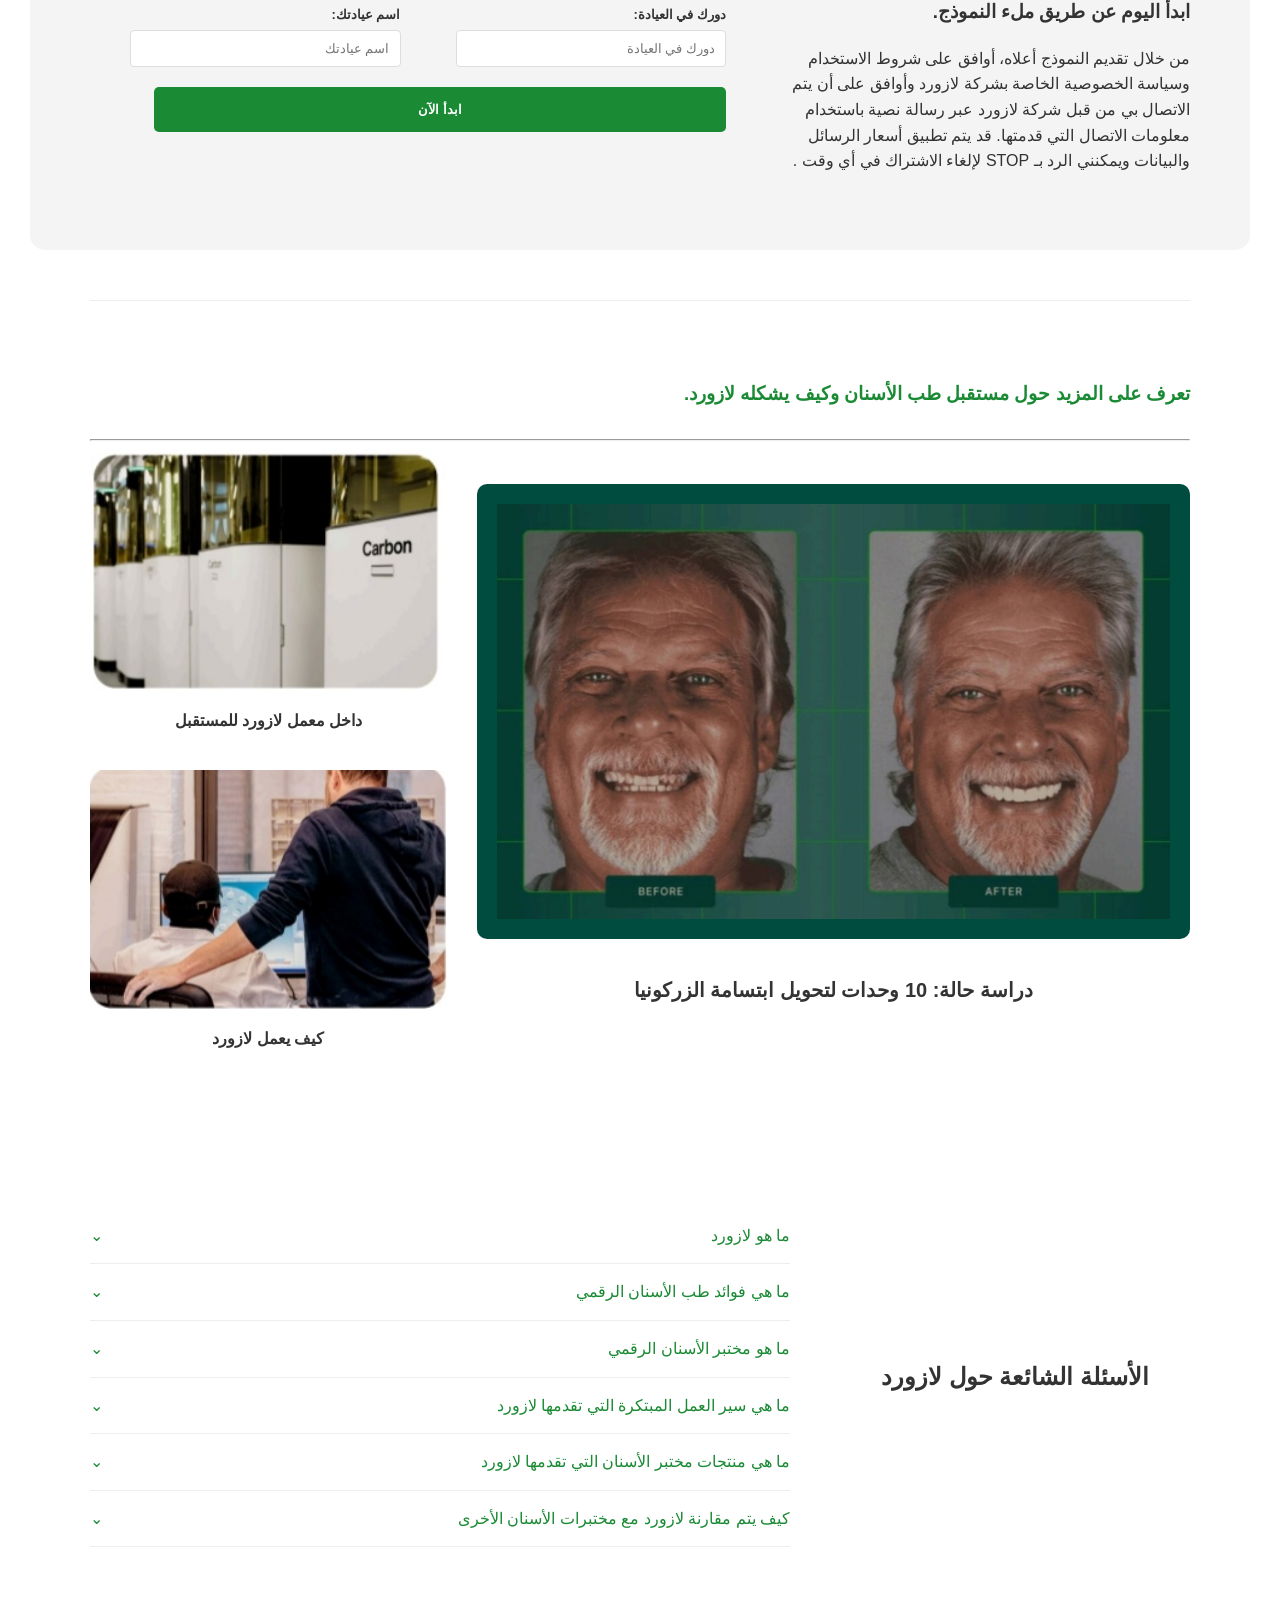
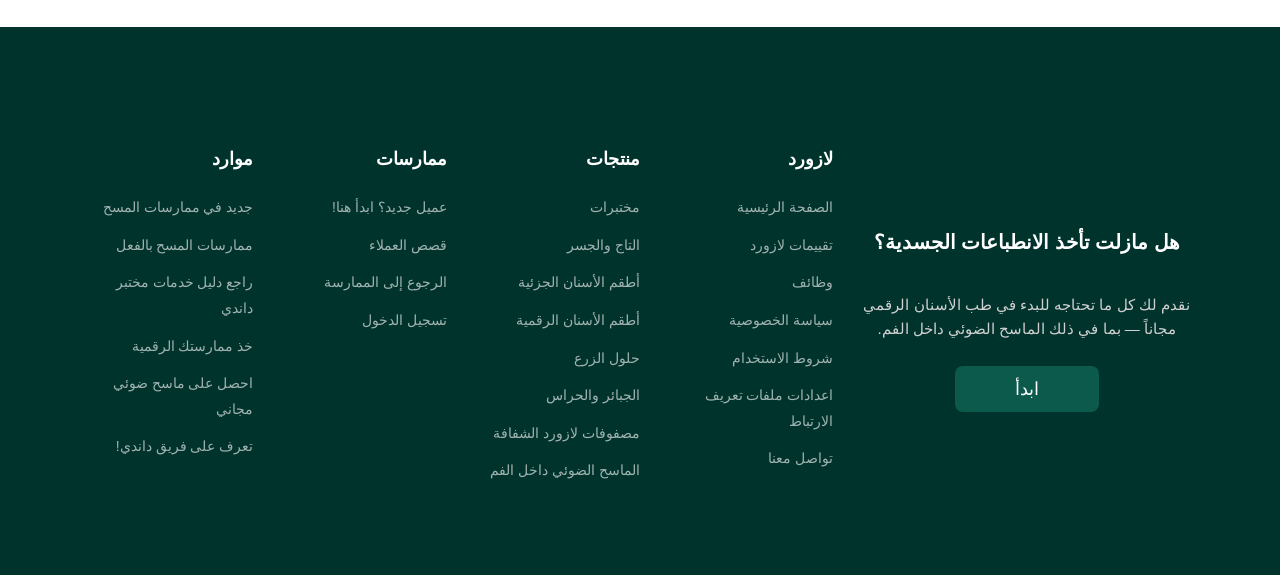
==== commit 905bcbc2: "Update index.html" ====
--- a/index.html
+++ b/index.html
@@ -5,7 +5,7 @@
   <meta charset="UTF-8">
   <meta name="viewport" content="width=device-width, initial-scale=1">
   <title>لازورد - مختبر الأسنان الرقمي</title>
-  <link rel="stylesheet" href="/css/style.css">
+  <link rel="stylesheet" href="css/style.css">
 </head>
 
 <body>
@@ -35,7 +35,7 @@
 
     <section class="hero container" id="what">
         <div class="hero-image">
-            <img src="/images/Lab.jpg" alt="Dental Lab">
+            <img src="images/Lab.jpg" alt="Dental Lab">
         </div>
         <div class="hero-content">
             <h1>مختبر الأسنان الرقمي مع التواصل في الوقت الحقيقي</h1>
@@ -61,21 +61,21 @@
                     </p>
             </div>
             <div class="feature-card">
-                <img src="/images/teeth.webp" alt="teeth" />
+                <img src="images/teeth.webp" alt="teeth" />
                 <h3>المنتجات المبتكرة</h3>
                 <p>
                     قم بتقديم خدمات تغير قواعد اللعبة مثل التيجان لمدة 5 أيام، وأطقم الأسنان ذات الموعدين، والأجزاء. الجزئية المباشرة حتى النهاية.
                 </p>
             </div>
             <div class="feature-card">
-                <img src="/images/shipping.png" alt="" />
+                <img src="images/shipping.png" alt="" />
                 <h3>مختبر رقمي بالكامل</h3>
                 <p>
                     يمكنك الوصول إلى فنيينا ذوى المستوى العالمي الذين يتمتعون بأحدث تقنيات طب الأسنان وأوقات التسليم الزائدة في الصناعة.
                 </p>
             </div>
             <div class="feature-card">
-                <img src="/images/materials-9.png" alt=""/>
+                <img src="images/materials-9.png" alt=""/>
                 <h3>الخبرة عند الطلب</h3>
                 <p>
                     يمكنك الوصول إلى خبراتنا السريريين للحصول على إرشادات ودعم شخصيين عبر الهاتف أو الرسائل النصية أو البريد الإلكتروني أو الدردشة. المباشرة خلال دقائق
@@ -120,31 +120,31 @@
         
         <div class="products-grid">
             <div class="product-item">
-                <img src="/images/tegan.jpg" alt="Product">
+                <img src="images/tegan.jpg" alt="Product">
                 <p>تيجان الزركونيا لمدة 5 أيام</p>
             </div>
             <div class="product-item">
-                <img src="/images/زراعة.jpg" alt="Product">
+                <img src="images/¬⌐ƒπí.jpg" alt="Product">
                 <p>حلول زراعة الأسنان الشاملة</p>
             </div>
             <div class="product-item">
-                <img src="/images/teeth2.jpg" alt="Product">
+                <img src="images/teeth2.jpg" alt="Product">
                 <p>طقم الأسنان ذو الموعد الثاني</p>
             </div>
             <div class="product-item">
-                <img src="/images/اطراف صناعية.jpg" alt="Product">
+                <img src="images/ƒß⌐ƒσ ¡δƒπ∩í.jpg" alt="Product">
                 <p>أطراف صناعية فورية</p>
             </div>
             <div class="product-item">
-                <img src="/images/واقي.jpg" alt="Product">
+                <img src="images/φƒτ∩.jpg" alt="Product">
                 <p>واقيات ليلية مطبوعة ثلاثية الأبعاد</p>
             </div>
             <div class="product-item">
-                <img src="/images/تقويم شفاف.jpg" alt="Product">
+                <img src="images/óτφ∩Ω ¼σƒσ.jpg" alt="Product">
                 <p>تقويم الأسنان الشفاف</p>
             </div>
             <div class="product-item">
-                <img src="/images/علاج تنفس.jpg" alt="Product">
+                <img src="" alt="Product">
                 <p>أجهزة علاج انقطاع التنفس</p>
             </div>
         </div>
@@ -166,7 +166,7 @@
                 <div class="accordion-item ">كيف يتم مقارنة لازورد مع مختبرات الأسنان الأخرى؟ <span>⌄</span></div>
             </div>
             <div class="workflow-image">
-                <img src="/images/doc.jpg" alt="Doctor with patient">
+                <img src="images/doc.jpg" alt="Doctor with patient">
             </div>
         </div>
     </section>
@@ -175,17 +175,17 @@
         <h3>تحقيق نتائج أفضل لممارستك ومرضاك</h3>
         <div class="results-grid">
             <div class="result-card">
-                <img src="/images/تطوير.jpg" alt="Result">
+                <img src="images/óßφ∩⌐.jpg" alt="Result">
                 <h4>تطوير مهارات كل عضو من الموظفين</h4>
                 <p>اجعل مساعديك يقومون بالمسح بثقة لكل سير عمل رقمي.</p>
             </div>
             <div class="result-card">
-                <img src="/images/تحسين.jpg" alt="Result">
+                <img src="images/óÑ½∩δ.jpg" alt="Result">
                 <h4>تحسين تجربة المريض</h4>
                 <p>ارفع مستوى رعاية المرضى من خلال ابتكارات مثل أطقم الأسنان ذات الموعدين.</p>
             </div>
             <div class="result-card">
-                <img src="/images/تنبؤ.jpg" alt="Result">
+                <img src="images/óδá¢.jpg" alt="Result">
                 <h4>زيادة القدرة على التنبؤ بالعلاج</h4>
                 <p>استخدم أدوات المسح المتقدمة وتصور التصميمات الرقمية والموافقة عليها.</p>
             </div>
@@ -257,16 +257,16 @@
         <hr />
         <div class="articles-grid">
             <div class="article-main">
-                <img src="/images/case.jpg" alt="Case Study">
+                <img src="images/case.jpg" alt="Case Study">
                 <h4>دراسة حالة: 10 وحدات لتحويل ابتسامة الزركونيا</h4>
             </div>
             <div class="article-side">
                 <div class="side-item">
-                     <img src="/images/lab3.jpg" alt="lab" />
+                     <img src="images/lab3.jpg" alt="lab" />
                     <p>داخل معمل لازورد للمستقبل</p>
                 </div>
                 <div class="side-item">
-                    <img src="/images/work.jpg" alt="Process">
+                    <img src="images/work.jpg" alt="Process">
                     <p>كيف يعمل لازورد</p>
                 </div>
             </div>
@@ -349,7 +349,7 @@
 
         </div>
     </footer>
-  <script src="/assets/js/main.js"></script>
+  <script src="js/main.js"></script>
 </body>
 
 </html>
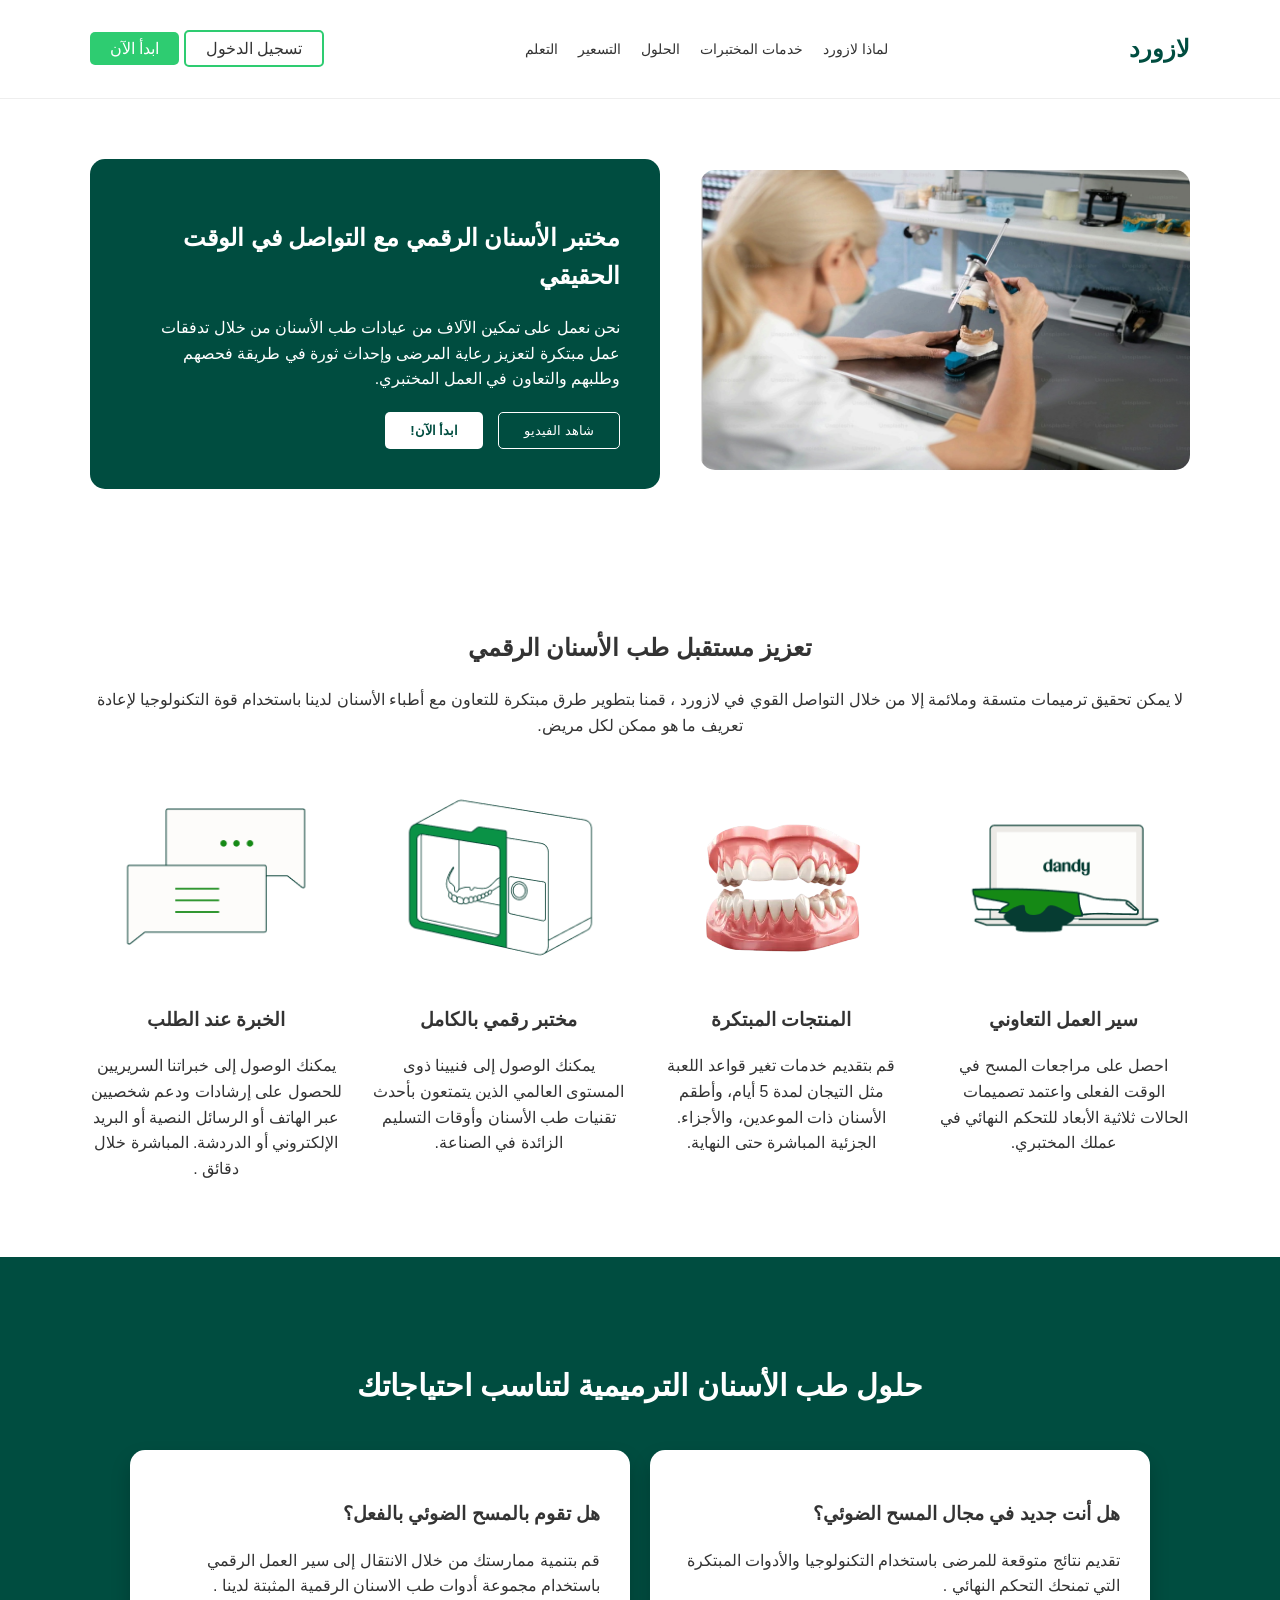
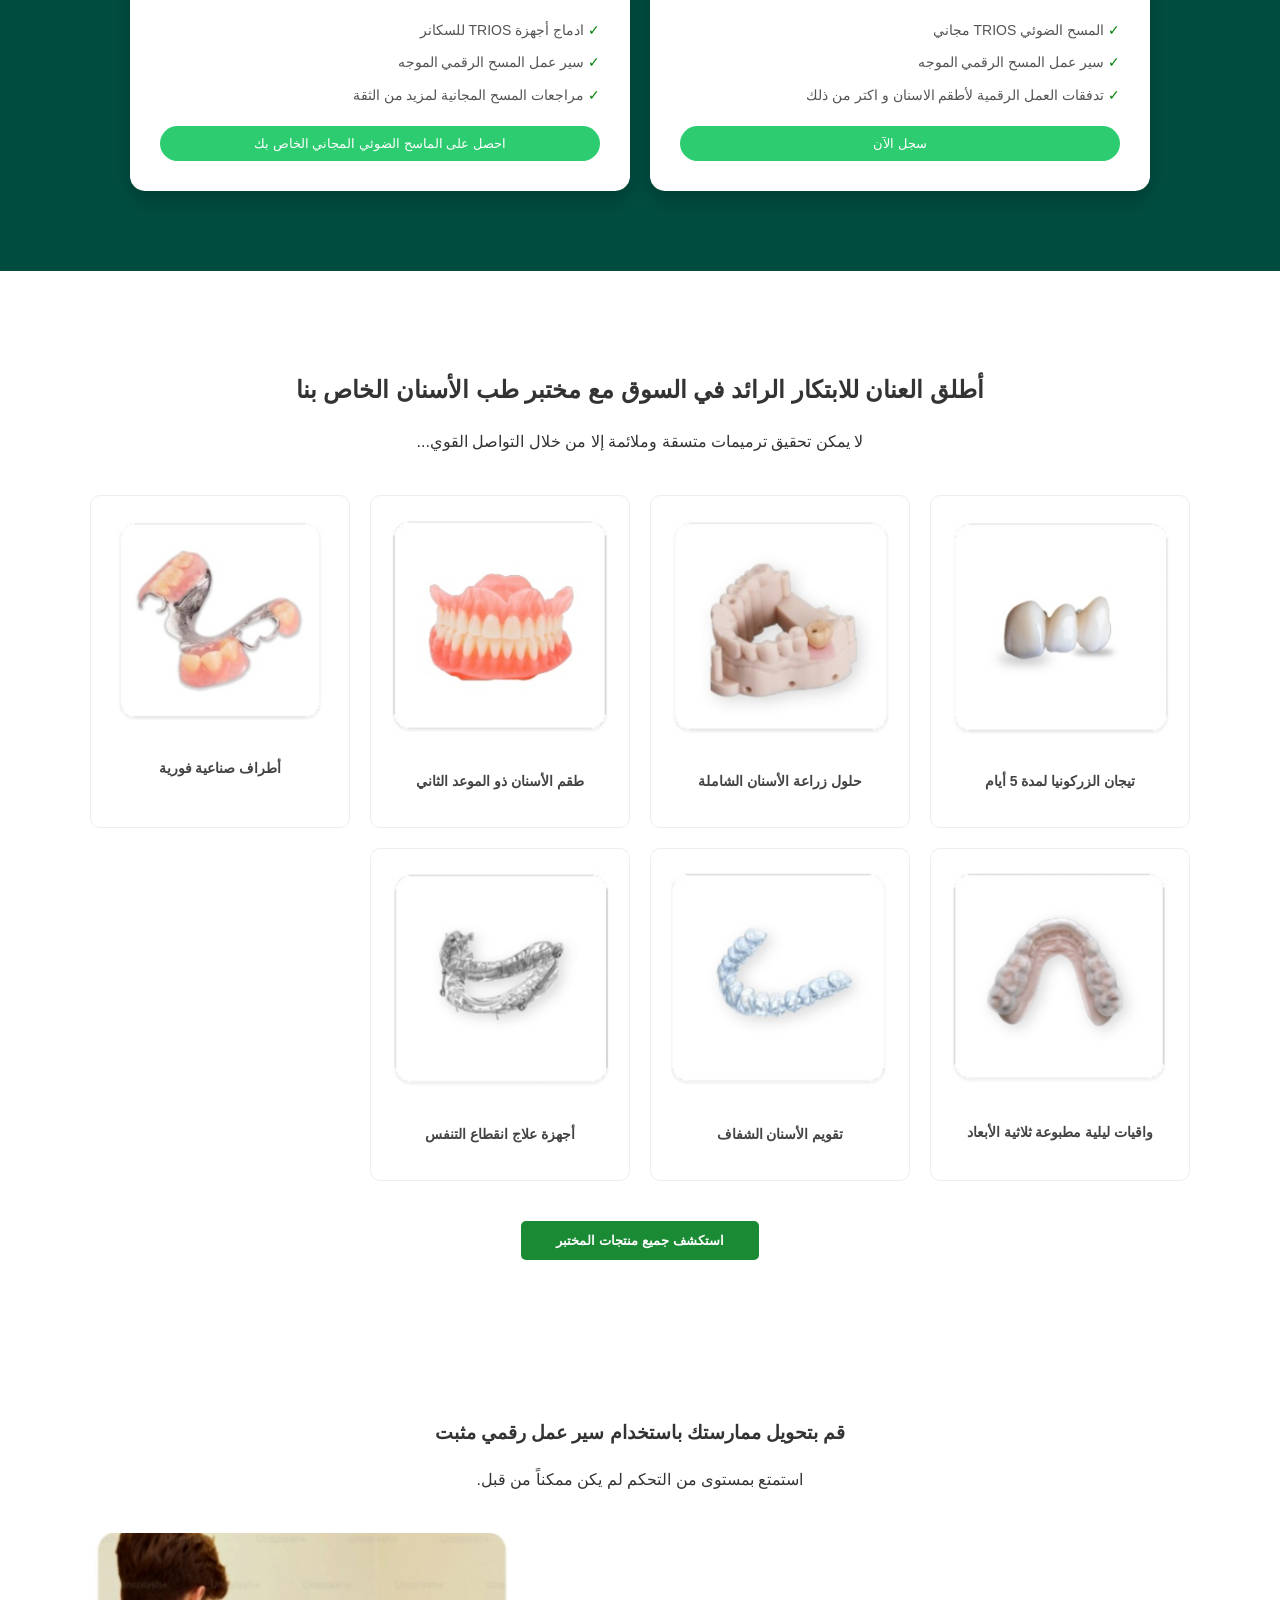
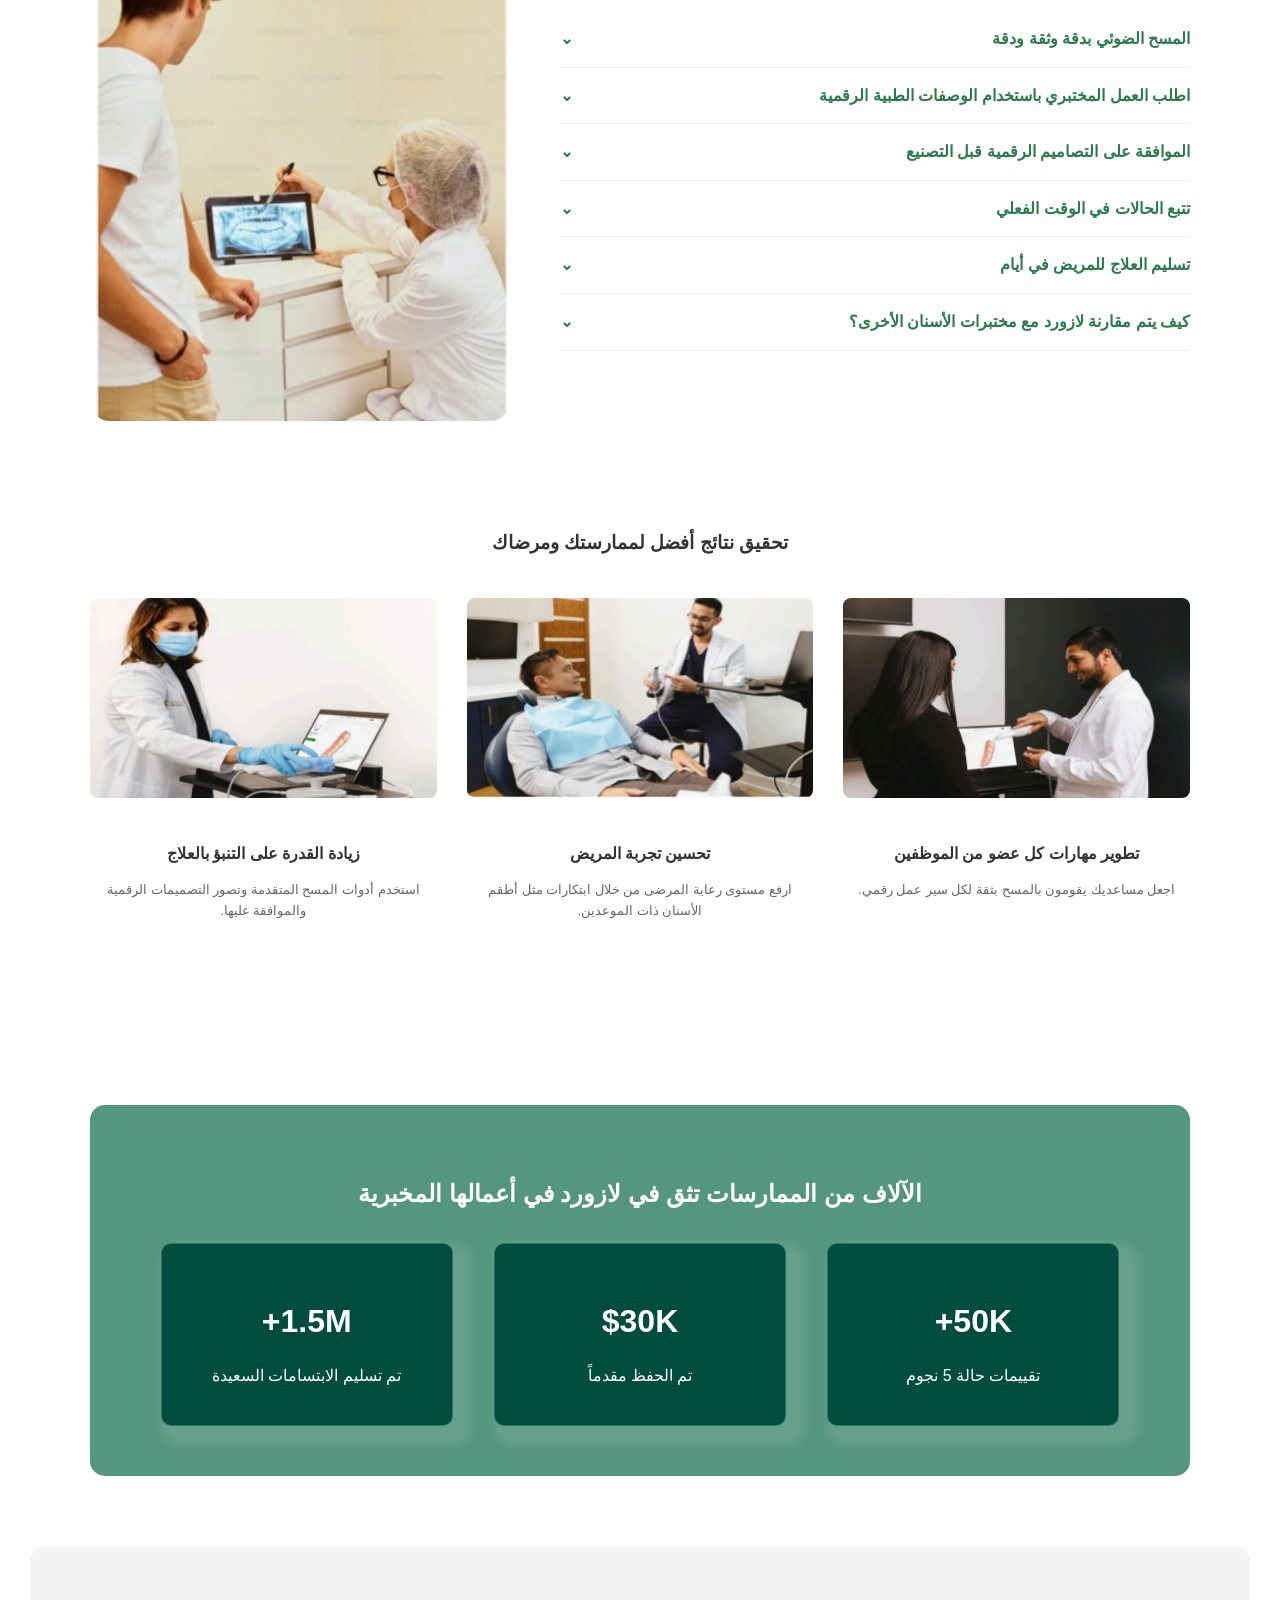
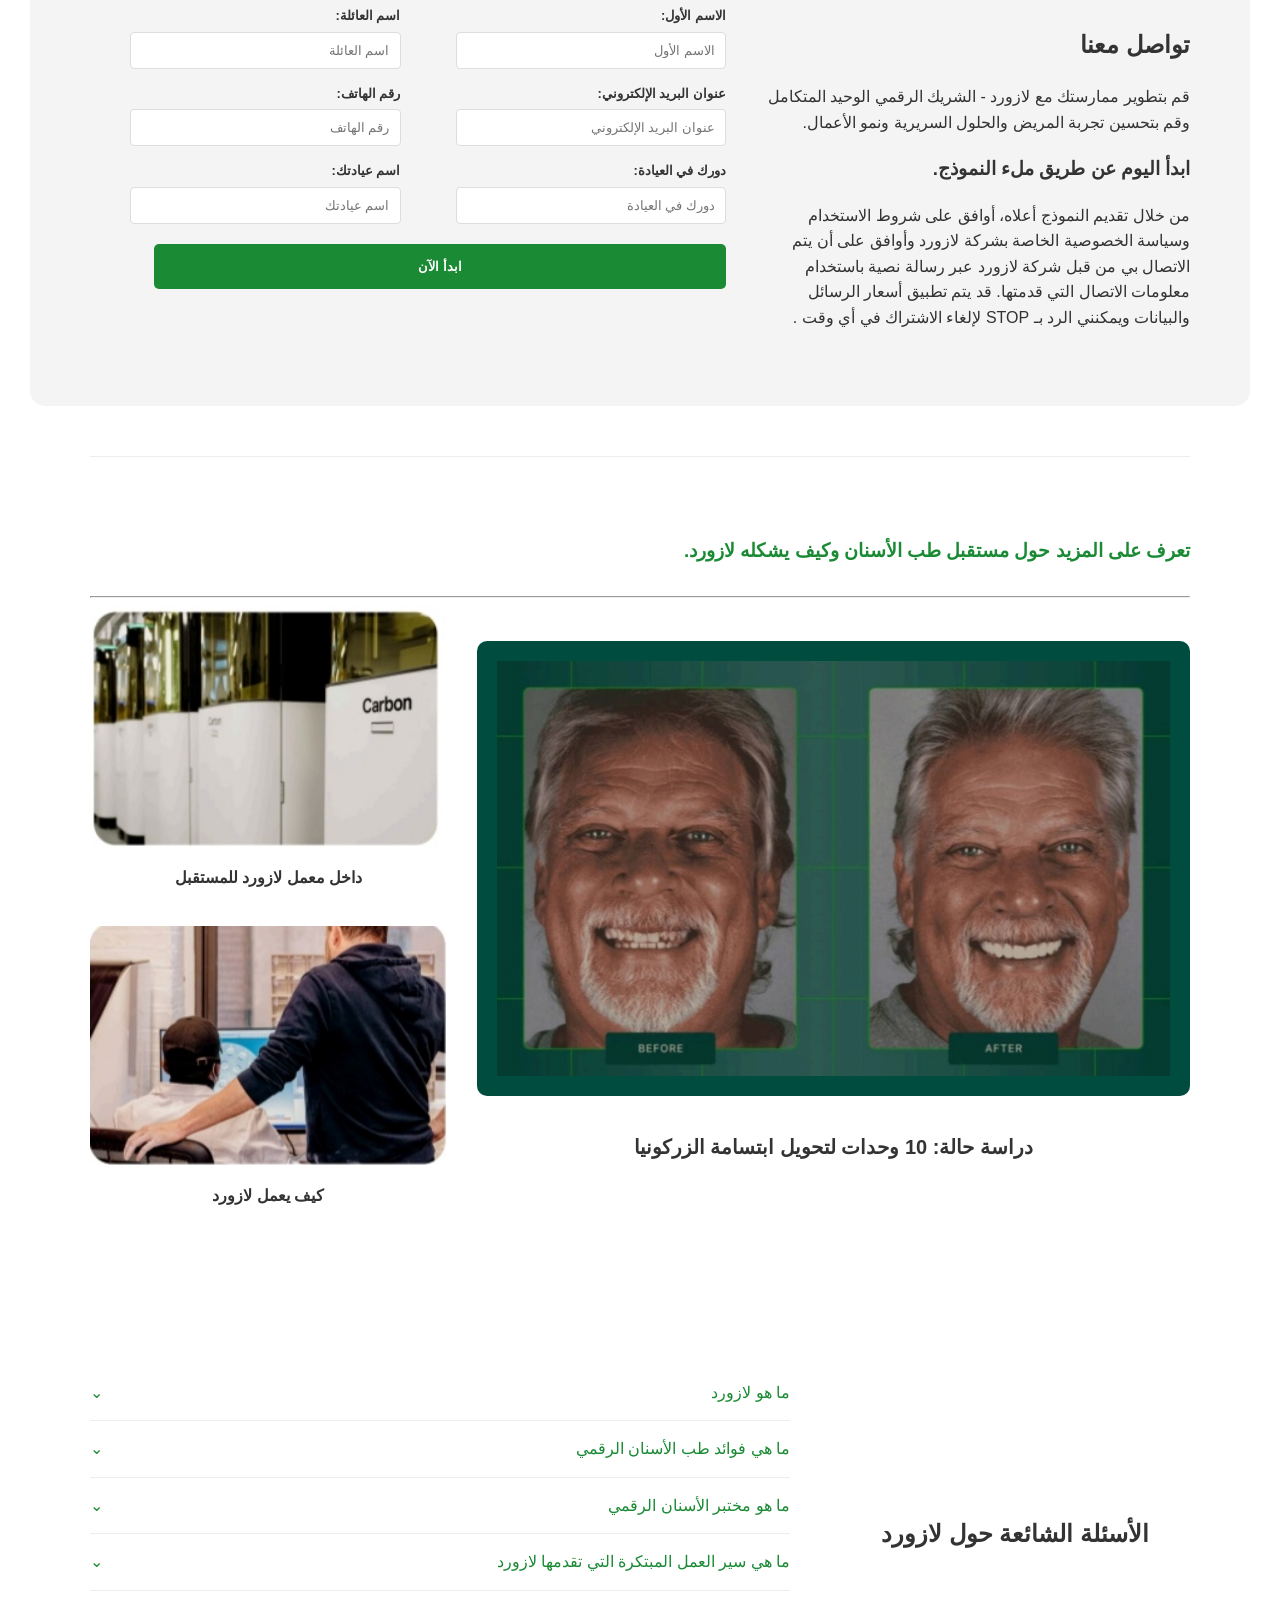
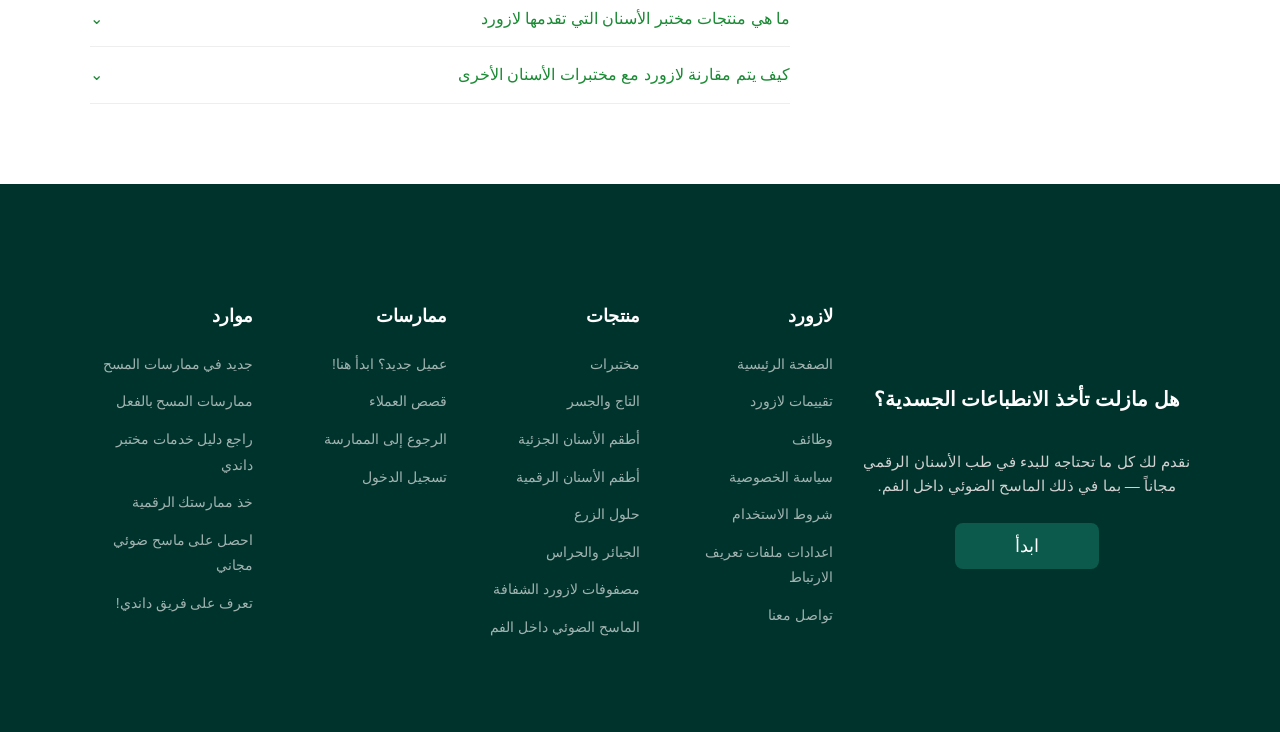
==== commit cbbfb5ab: "Update index.html" ====
--- a/index.html
+++ b/index.html
@@ -54,7 +54,7 @@
         
         <div class="features-grid">
             <div class="feature-card">
-                <div class="icon"><img src="/images/dandy.png" alt="dandy" /></div>
+                <div class="icon"><img src="images/dandy.png" alt="dandy" /></div>
                 <h3>سير العمل التعاوني</h3>
                 <p>
                     احصل على مراجعات المسح في الوقت الفعلى واعتمد تصميمات الحالات ثلاثية الأبعاد للتحكم النهائي في عملك المختبري.
@@ -144,7 +144,7 @@
                 <p>تقويم الأسنان الشفاف</p>
             </div>
             <div class="product-item">
-                <img src="" alt="Product">
+                <img src="images/πΘƒñ óδσ½.jpg" alt="Product">
                 <p>أجهزة علاج انقطاع التنفس</p>
             </div>
         </div>
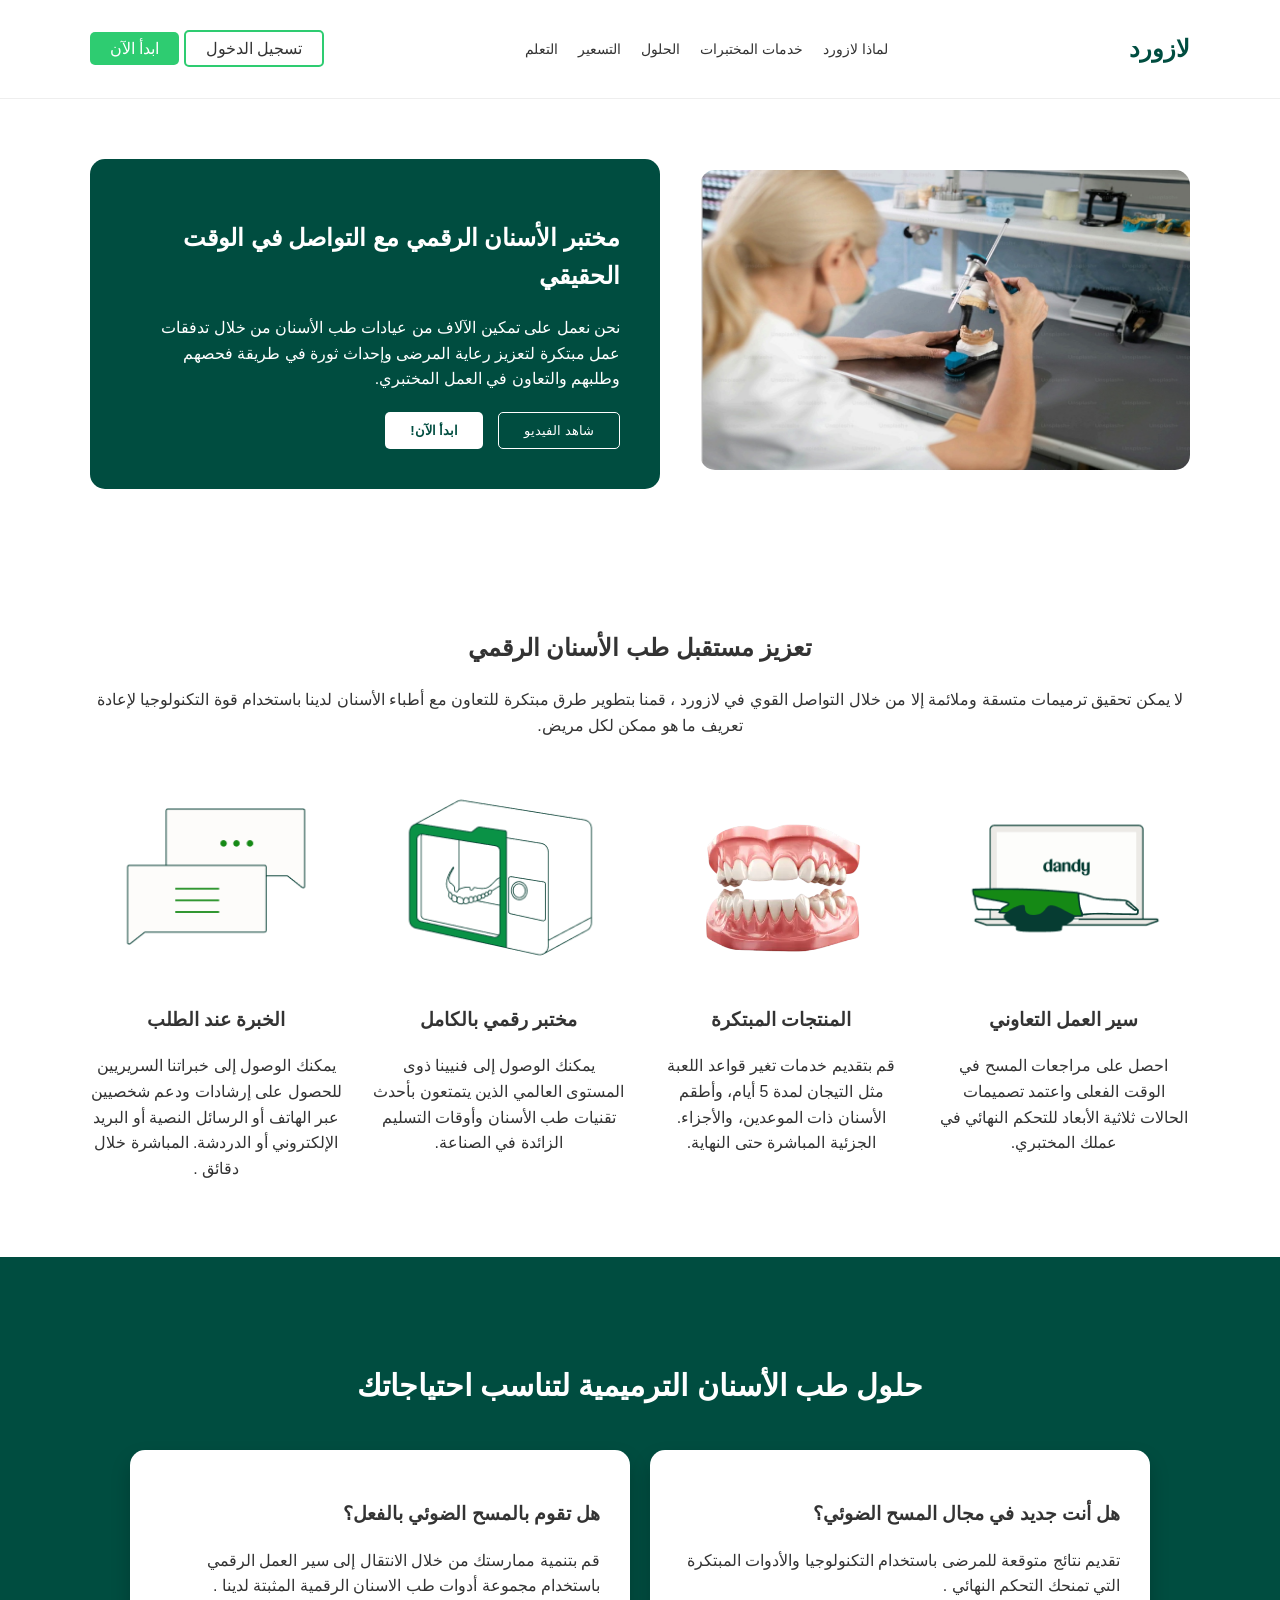
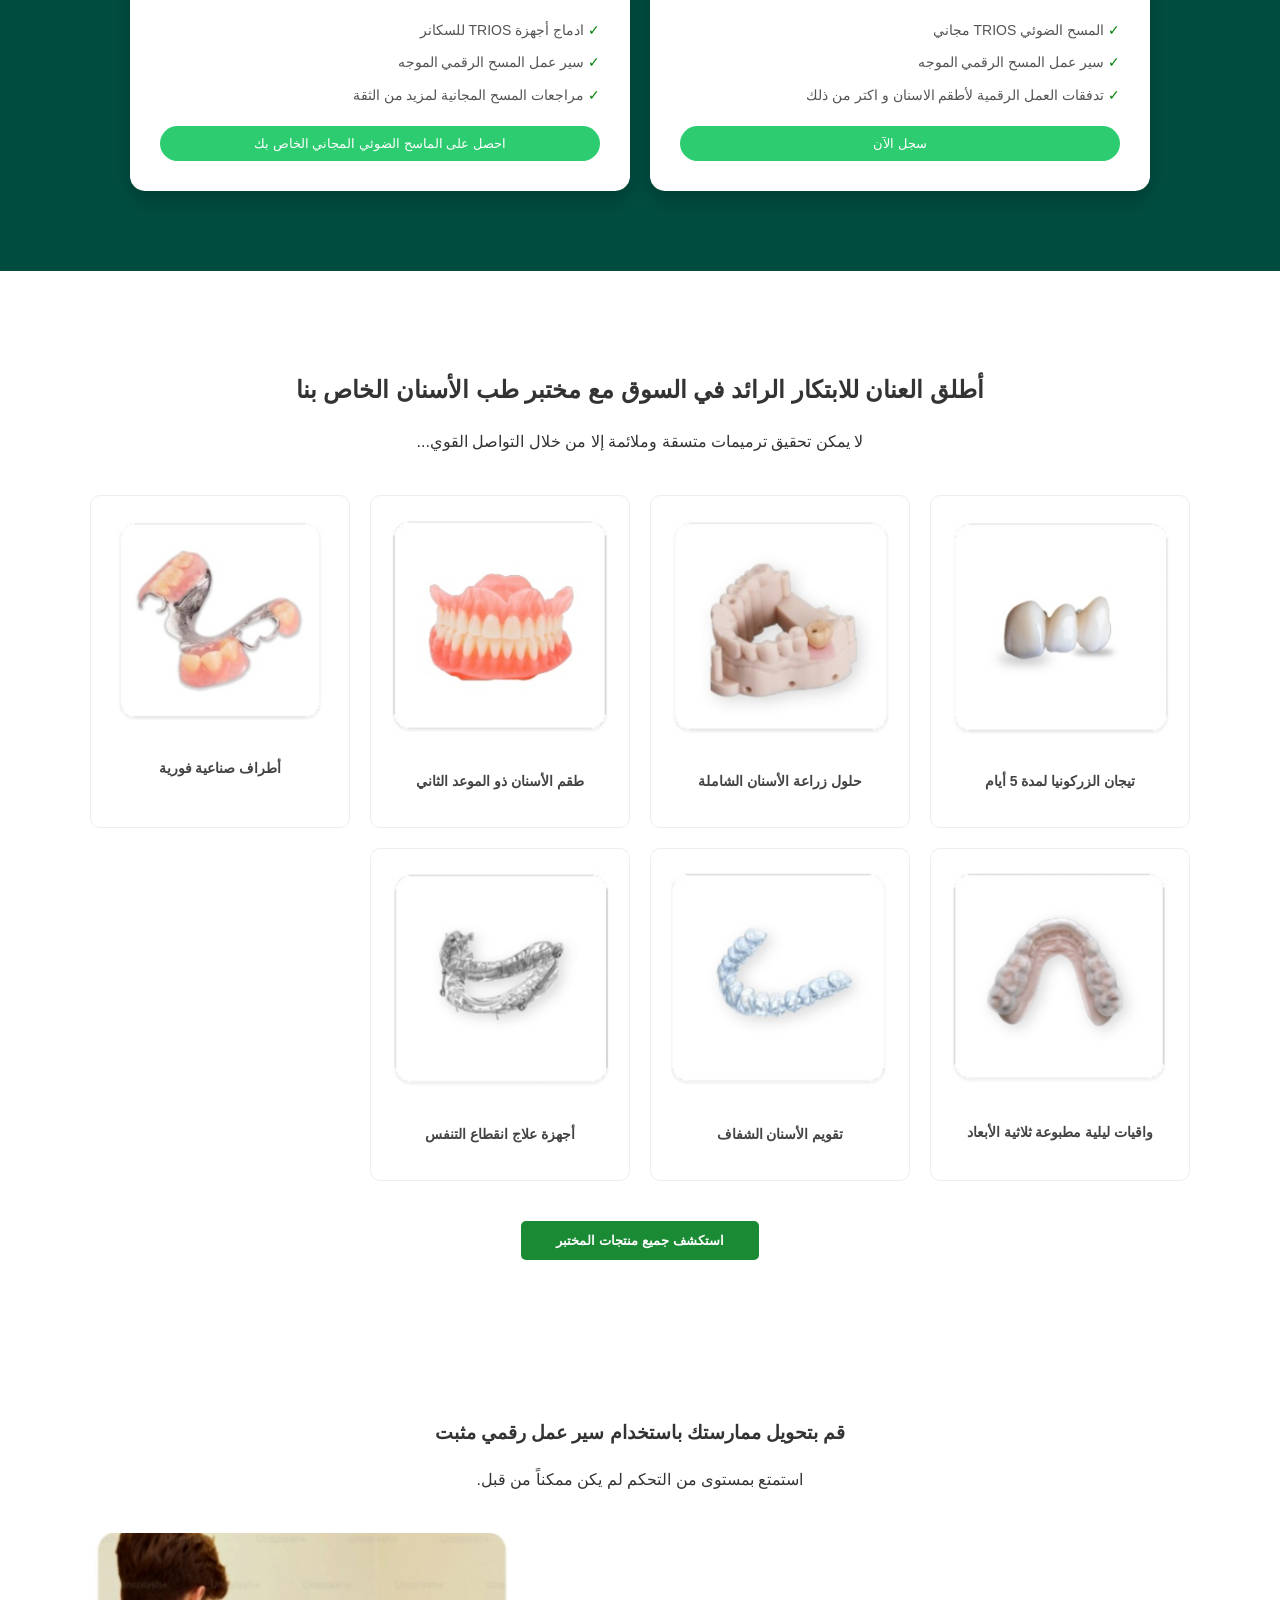
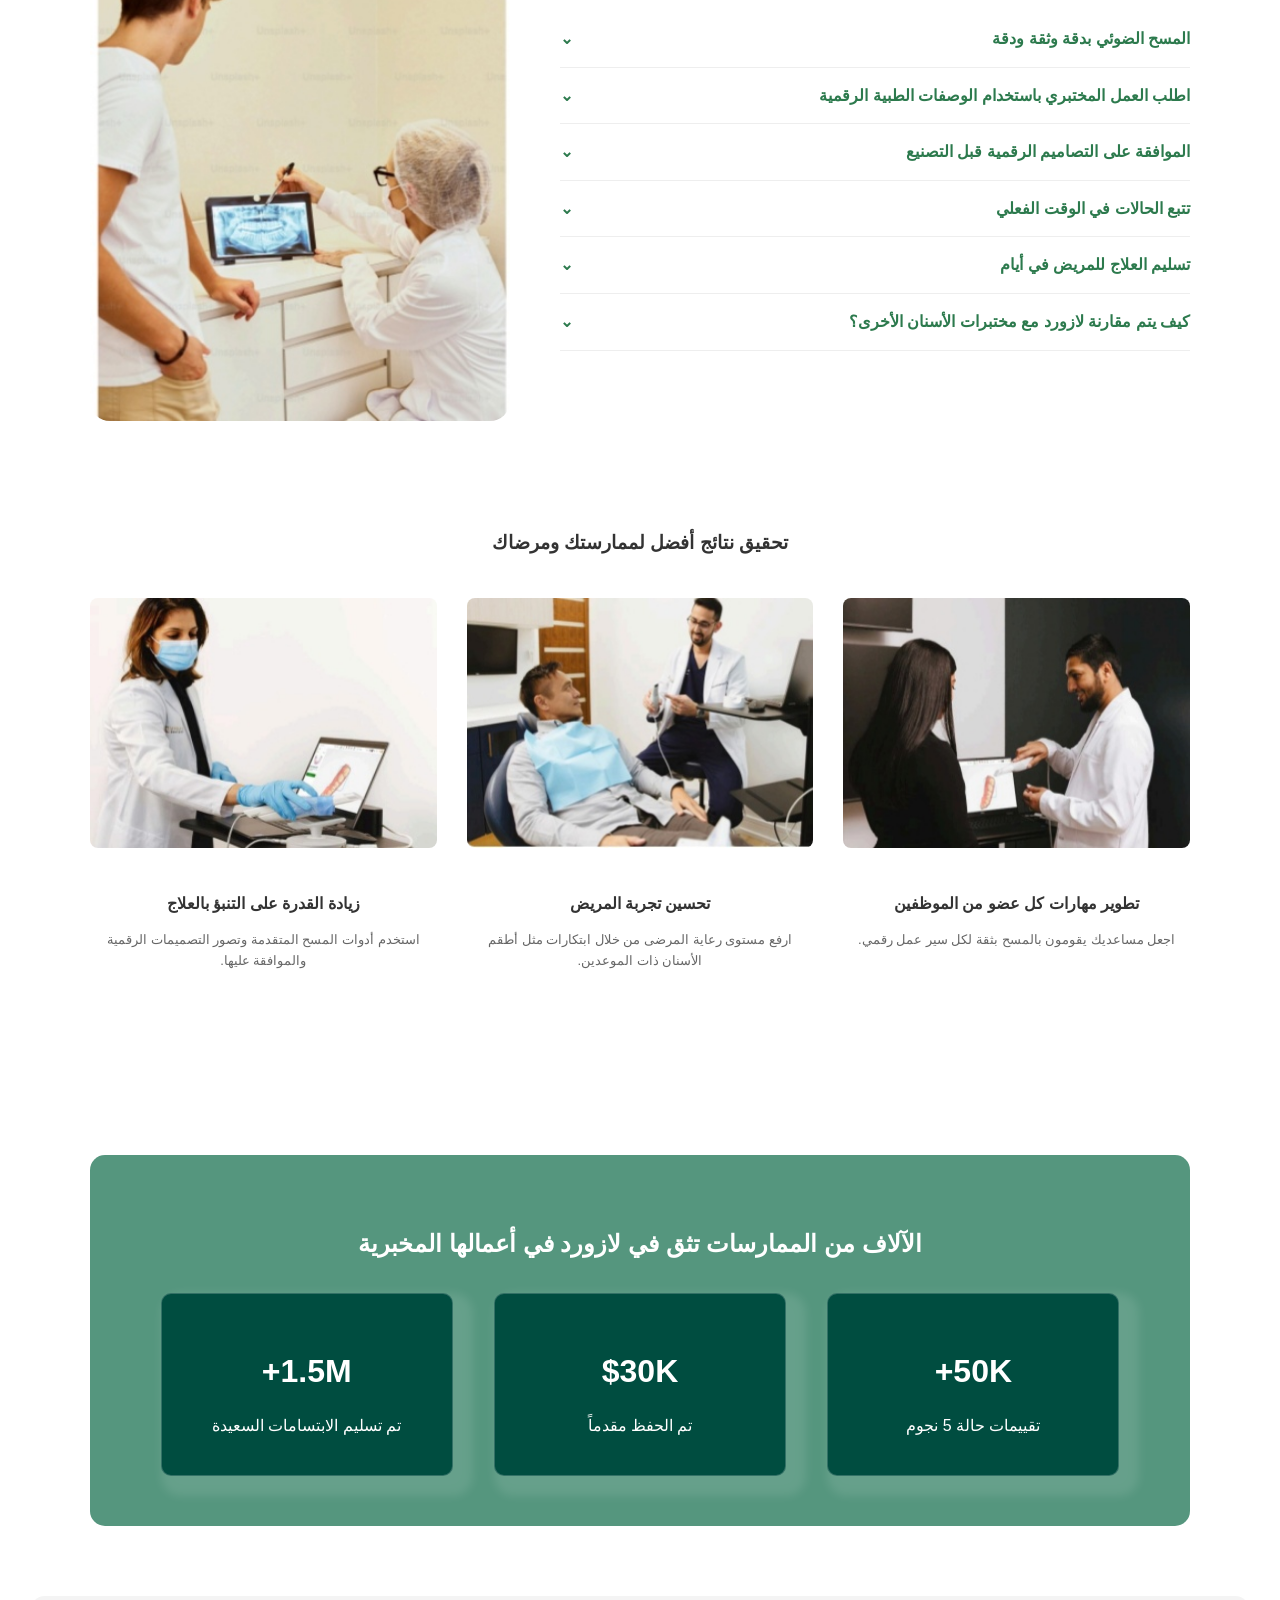
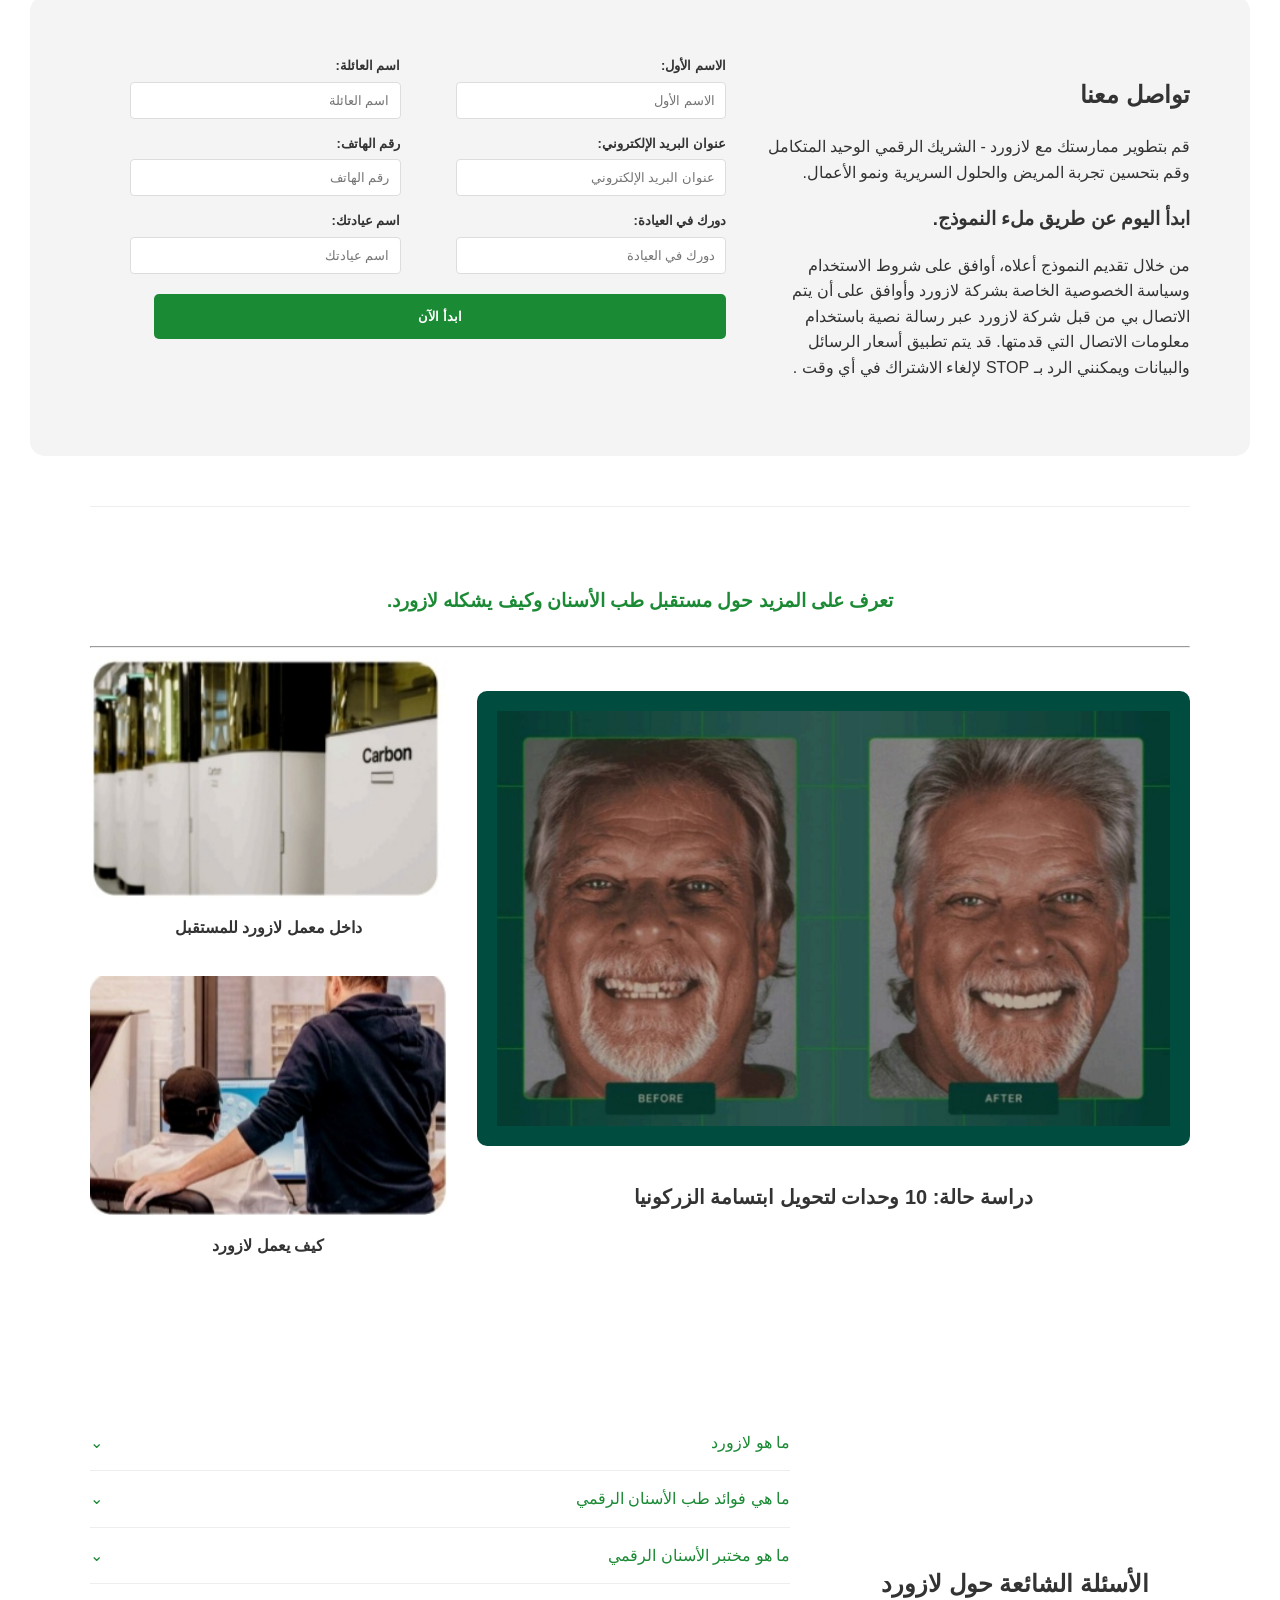
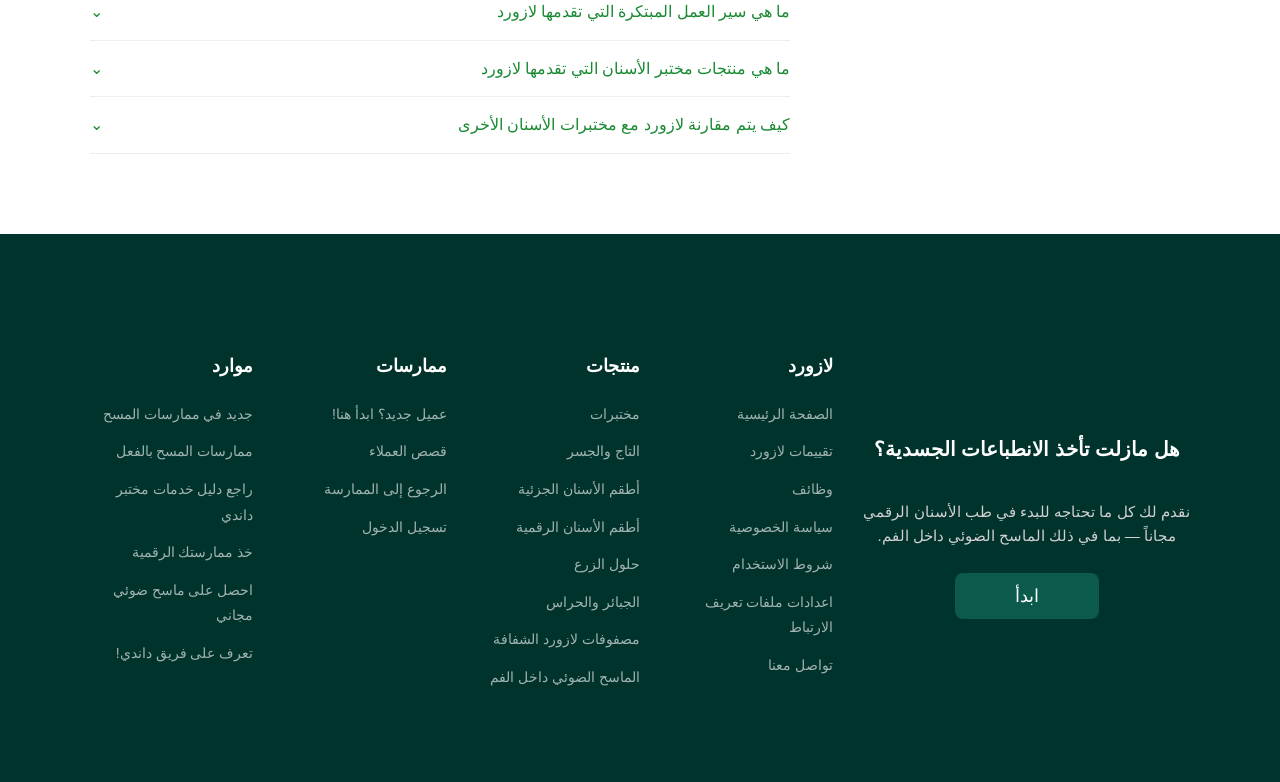
==== commit d6a0ac8e: "Update index.html" ====
--- a/index.html
+++ b/index.html
@@ -16,7 +16,7 @@
         ☰
     </div>
             <ul class="nav-links" id="nav-links">
-                <li><a href="#what">لماذا لازورد</a></li>
+                <li><a href="why.html">لماذا لازورد</a></li>
                 <li><a href="#service">خدمات المختبرات</a></li>
                 <li><a href="#solution">الحلول</a></li>
                 <li><a href="#product">
--- a/css/style.css
+++ b/css/style.css
@@ -308,7 +308,7 @@
 
 .result-card img {
     width: 100%;
-    height: 200px;
+    height: 250px;
     border-radius: 8px;
     margin-bottom: 15px;
 }
@@ -406,7 +406,7 @@
 
 /* Learn More */
 .learn-more { padding: 60px 0; border-top: 1px solid #eee; margin-top: 50px; }
-.section-title { color: #1a8a34; text-align: right; margin-bottom: 30px; }
+.section-title { color: #1a8a34; text-align: center; margin-bottom: 30px; }
 
 .articles-grid {
     display: flex;
@@ -595,4 +595,13 @@
     .nav-links.active {
         transform: translateX(0);
     }
-}
+    .stats-grid{
+        flex-direction: column;
+        justify-content: center;
+        align-items: center;
+                   }
+
+    .section-title , .article-main h4{
+        font-size: 15px;
+    }
+}
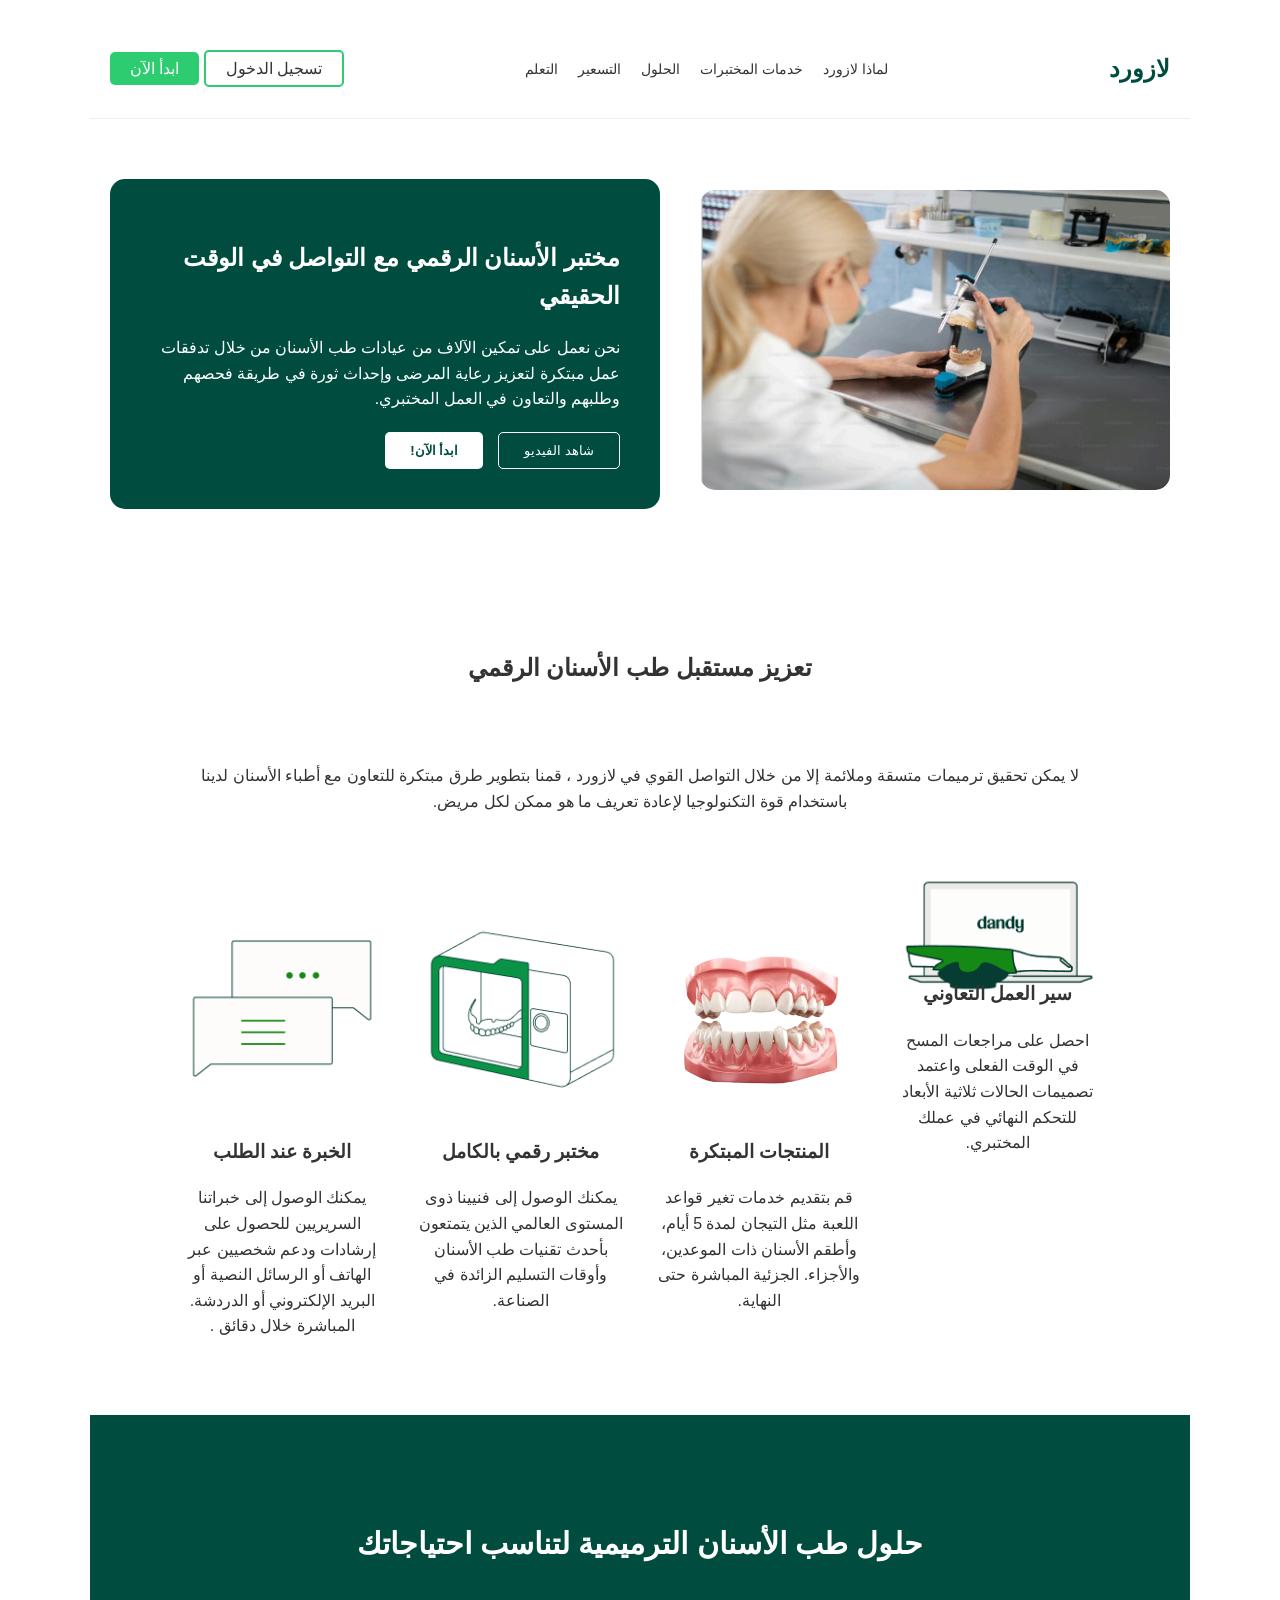
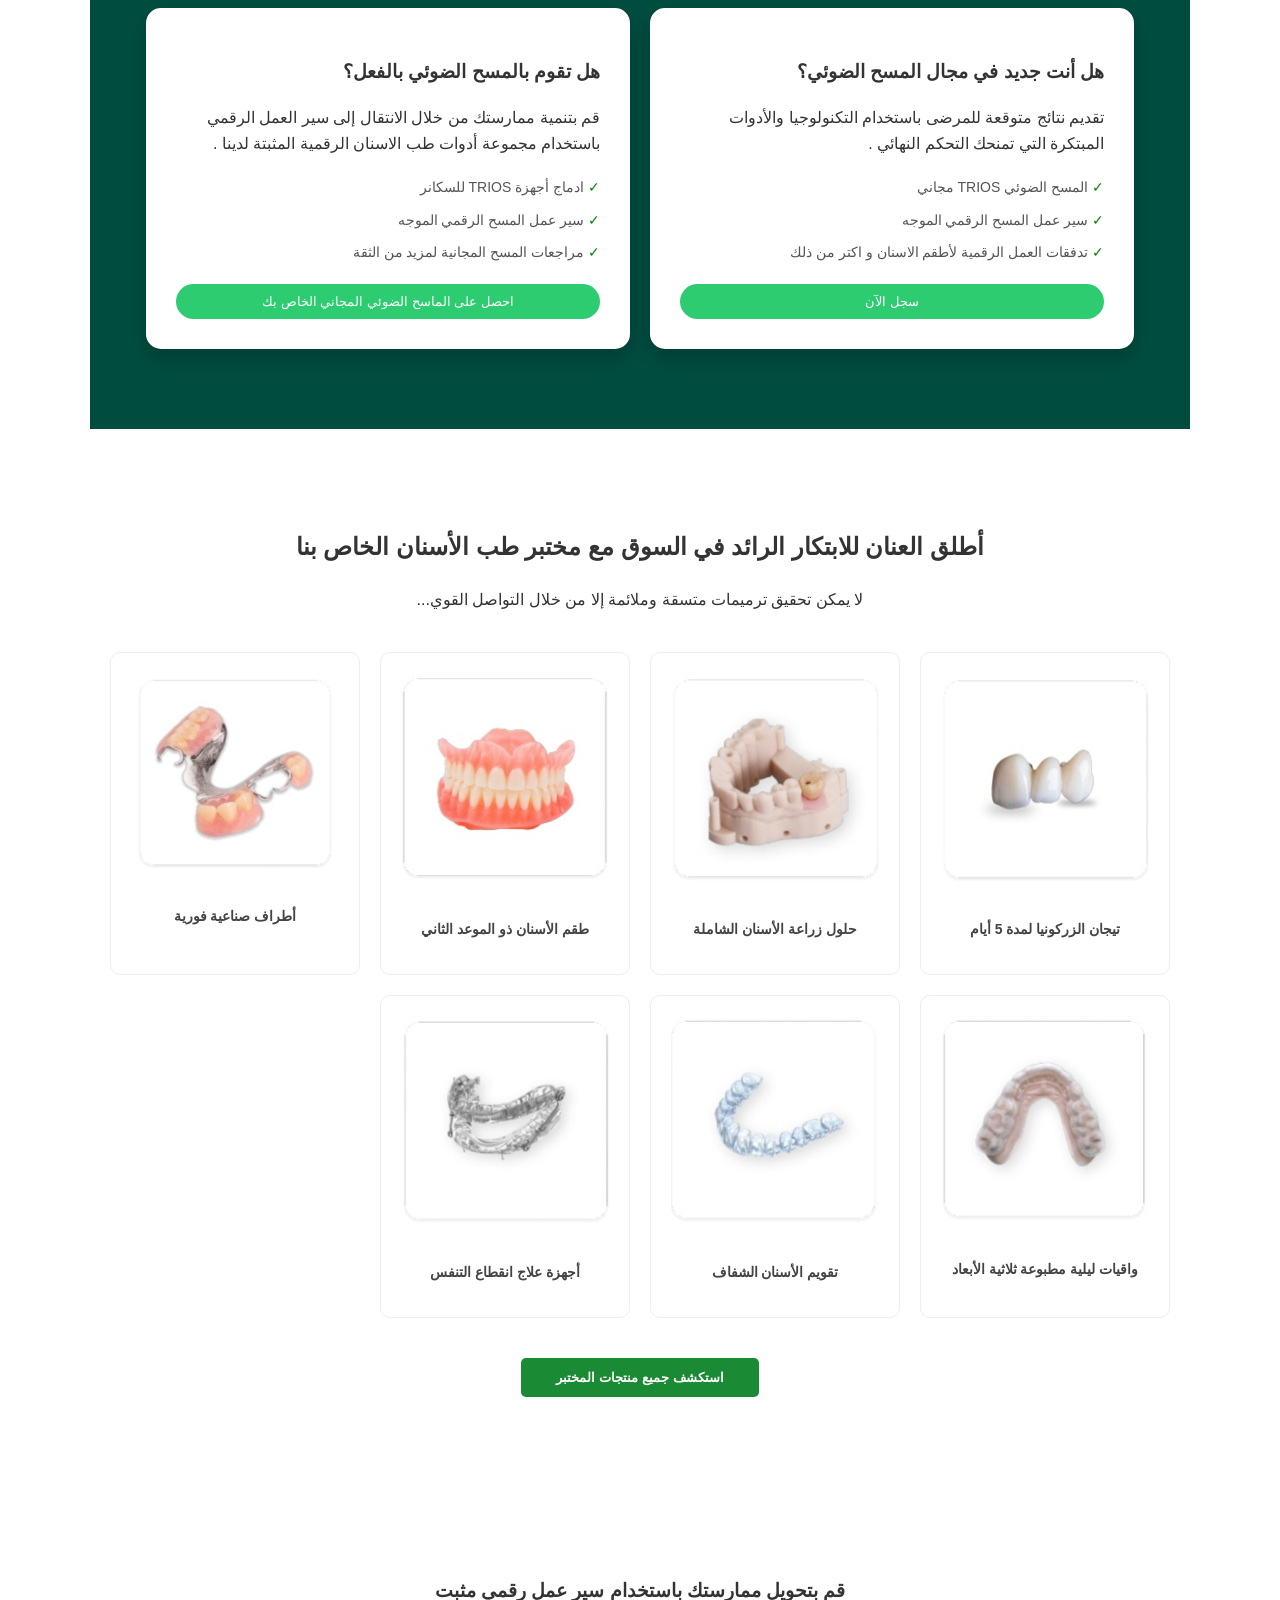
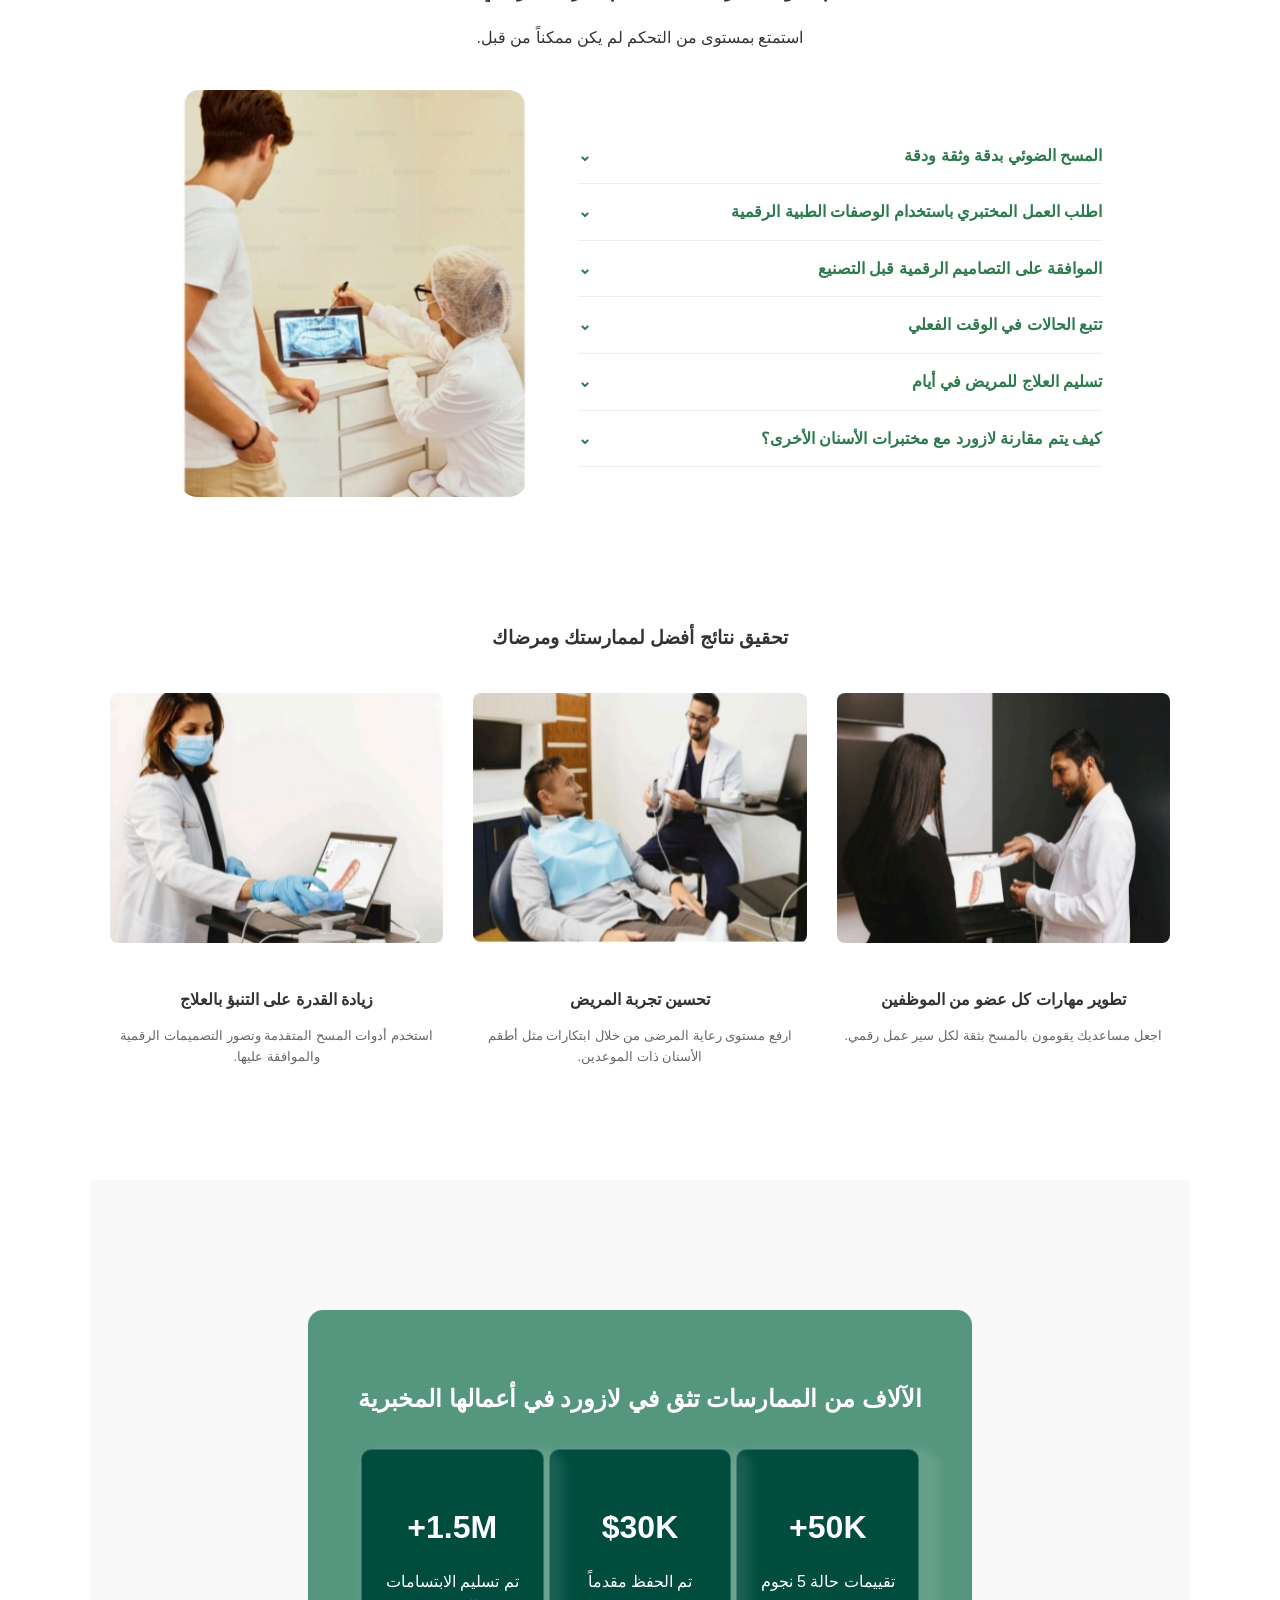
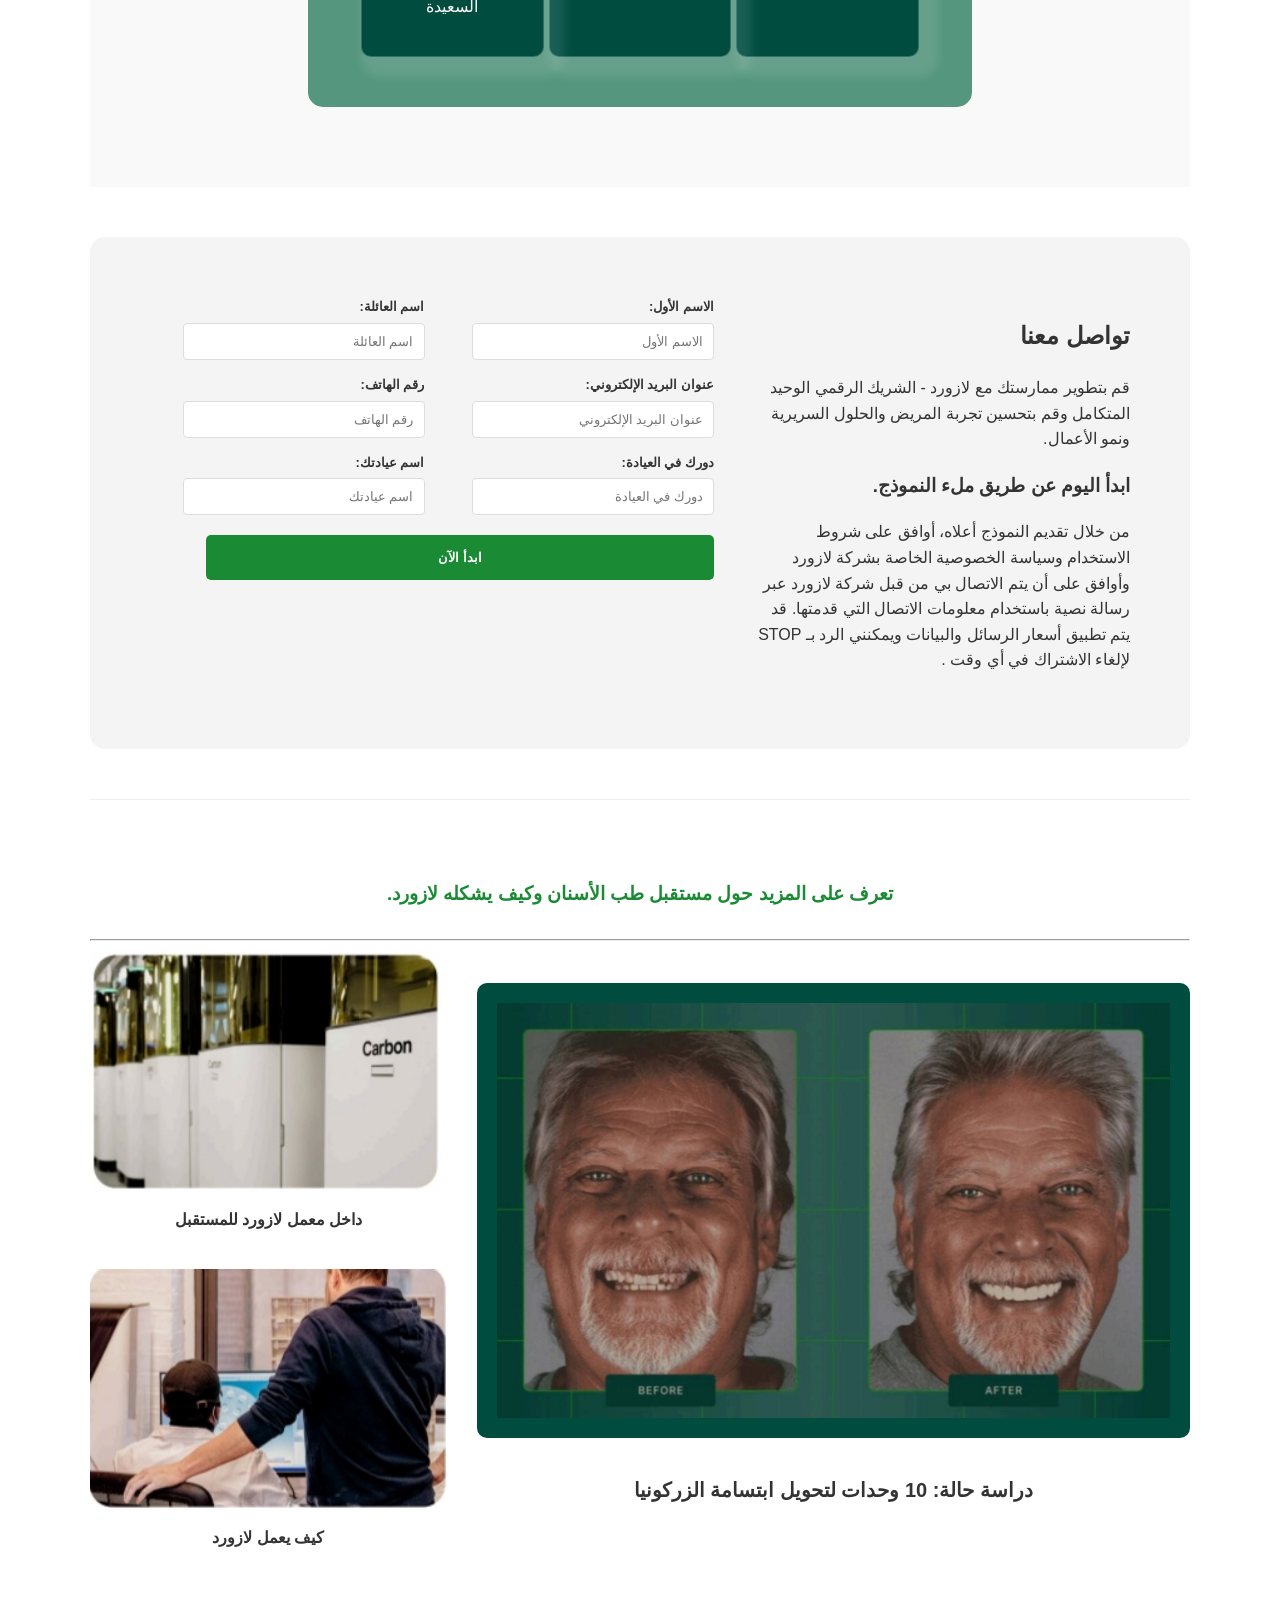
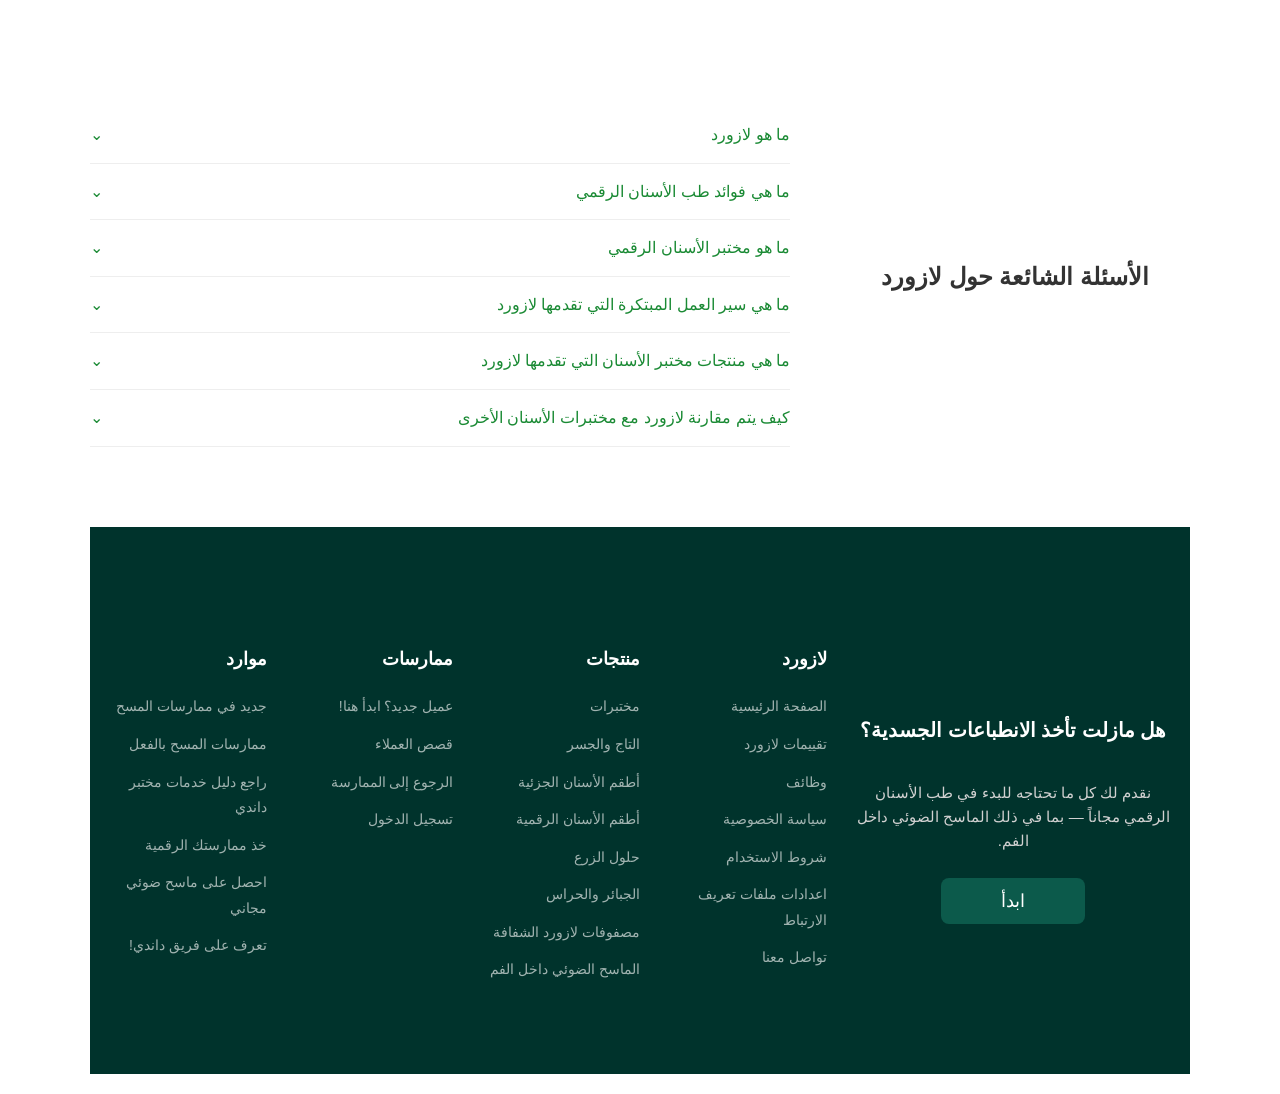
==== commit 07cc56ac: "Update index.html" ====
--- a/index.html
+++ b/index.html
@@ -17,12 +17,12 @@
     </div>
             <ul class="nav-links" id="nav-links">
                 <li><a href="why.html">لماذا لازورد</a></li>
-                <li><a href="#service">خدمات المختبرات</a></li>
-                <li><a href="#solution">الحلول</a></li>
-                <li><a href="#product">
+                <li><a href="services.html">خدمات المختبرات</a></li>
+                <li><a href="solutions.html">الحلول</a></li>
+                <li><a href="prices.html">
                     التسعير
                 </a></li>
-                <li><a href="#teach">
+                <li><a href="learn.html">
                     التعلم
                 </a></li>
             </ul>
--- a/css/style.css
+++ b/css/style.css
@@ -6,6 +6,9 @@
     color: #333;
     background-color: #fff;
     direction: rtl;
+    max-width: 1100px;
+    margin: 0 auto;
+    padding: 20px;
 }
 
 .container {
@@ -549,6 +552,248 @@
     font-size: 28px;
     cursor: pointer;
 }
+/*why page*/
+.why-hero {
+    background: #004d40;
+    color: white;
+    text-align: center;
+    padding: 100px 20px;
+    animation: fadeDown 1s ease;
+}
+
+.why-hero h1 {
+    font-size: 42px;
+    margin-bottom: 20px;
+}
+
+.why-hero p {
+    max-width: 600px;
+    margin: auto;
+    font-size: 18px;
+    opacity: 0.9;
+}
+.problem {
+    padding: 80px 8%;
+    background: #f9f9f9;
+    text-align: center;
+    animation: fadeDown 2s ease;
+}
+
+.problem h2 {
+    color: #004d40;
+    margin-bottom: 15px;
+}
+
+.problem p {
+    max-width: 700px;
+    margin: 0 auto 30px;
+}
+.features {
+    display: flex;
+    justify-content: center;
+    align-items: center;
+    gap: 40px;
+    padding: 60px 8%;
+    flex-wrap: wrap;
+}
+
+.feature {
+    display: flex;
+    flex-direction: column;
+    align-items: center;
+    flex: 1;
+    min-width: 260px;
+    max-width: 320px;
+    background: #fff;
+    padding: 30px;
+    border-radius: 15px;
+    text-align: center;
+    border: 1px solid #eee;
+    box-shadow: 0 10px 25px rgba(0,0,0,0.05);
+    transition: all 0.4s ease;
+}
+
+.feature:hover , .step:hover, .testimonial:hover{
+    transform: translateY(-15px) ;
+    box-shadow: 20px 20px 40px rgba(0,0,0,0.1);
+}
+
+.feature h3 {
+    color: #004d40;
+    margin-bottom: 10px;
+}
+
+.feature p {
+    font-size: 14px;
+}
+
+.icon {
+    font-size: 40px;
+    margin-bottom: 15px;
+    display: flex;
+    justify-content: center;
+    align-items: center;
+    height: 50px;
+}
+.icon i{
+    color: #004d40;
+}
+
+.workflow {
+    padding: 80px 8%;
+    text-align: center;
+}
+
+.workflow h2 {
+    color: #004d40;
+    margin-bottom: 40px;
+}
+
+.steps {
+    display: flex;
+    gap: 20px;
+    flex-wrap: wrap;
+}
+
+.step {
+    flex: 1;
+    min-width: 220px;
+    background: #fff;
+    padding: 25px;
+    border-radius: 12px;
+    border: 1px solid #eee;
+    transition: 0.3s;
+}
+
+.stats {
+    display: flex;
+    justify-content: space-around;
+    flex-wrap: wrap;
+    padding: 80px 20px;
+    background: #f9f9f9;
+    text-align: center;
+}
+
+.stat-box {
+    margin: 20px;
+}
+
+.stat-box h2 {
+    font-size: 40px;
+    color: #2ecc71;
+}
+
+.stat-box p {
+    font-size: 14px;
+}
+
+.why-different {
+    padding: 80px 8%;
+    text-align: center;
+}
+
+.why-different h2 {
+    color: #004d40;
+    margin-bottom: 20px;
+}
+
+.why-different p {
+    max-width: 700px;
+    margin: auto;
+}
+
+.video-section {
+    padding: 80px 20px;
+    text-align: center;
+    background: #f9f9f9;
+}
+
+.video-section h2 {
+    color: #004d40;
+    margin-bottom: 30px;
+}
+
+.video-section video {
+    width: 80%;
+    max-width: 700px;
+    border-radius: 15px;
+}
+
+.testimonials {
+    display: flex;
+    gap: 20px;
+    padding: 80px 8%;
+    flex-wrap: wrap;
+    margin-bottom: 30px;
+}
+
+.testimonial {
+    flex: 1;
+    display: flex;
+    flex-direction: column;
+    align-items: center;
+    justify-content: center;
+    min-width: 200px;
+    background: #fff;
+    padding: 25px;
+    border-radius: 12px;
+    border-left: 5px solid #2ecc71;
+    transition: 0.3s;
+}
+.testimonial img{
+    width: 100px;
+    height: 100px;
+    border-radius: 50px;
+}
+
+.testimonial p {
+    font-style: italic;
+    margin-bottom: 10px;
+}
+
+.cta {
+    background: #004d40;
+    color: white;
+    text-align: center;
+    padding: 80px 20px;
+}
+
+.cta h2 {
+    margin-bottom: 15px;
+}
+
+.cta p {
+    margin-bottom: 25px;
+}
+
+.cta button {
+    background: #2ecc71;
+    border: none;
+    padding: 15px 35px;
+    color: white;
+    font-size: 16px;
+    border-radius: 10px;
+    cursor: pointer;
+    transition: 0.3s;
+}
+
+.cta button:hover {
+    opacity: 0.9;
+    transform: scale(1.05);
+}
+
+/* Animations */
+.hidden {
+    opacity: 0;
+    transform: translateY(40px);
+    transition: all 0.8s ease;
+}
+
+.show {
+    opacity: 1;
+    transform: translateY(0);
+    }
+    
 /* Responsive */
 @media (max-width: 768px) {
     .hero { flex-direction: column-reverse; }
@@ -604,4 +849,23 @@
     .section-title , .article-main h4{
         font-size: 15px;
     }
-}
+    .why-hero h1 {
+        font-size: 28px;
+    }
+
+    .steps {
+        flex-direction: column;
+    }
+
+    .stats {
+        flex-direction: column;
+    }
+
+    .testimonials {
+        flex-direction: column;
+    }
+
+    .video-section video {
+        width: 100%;
+    }
+}
